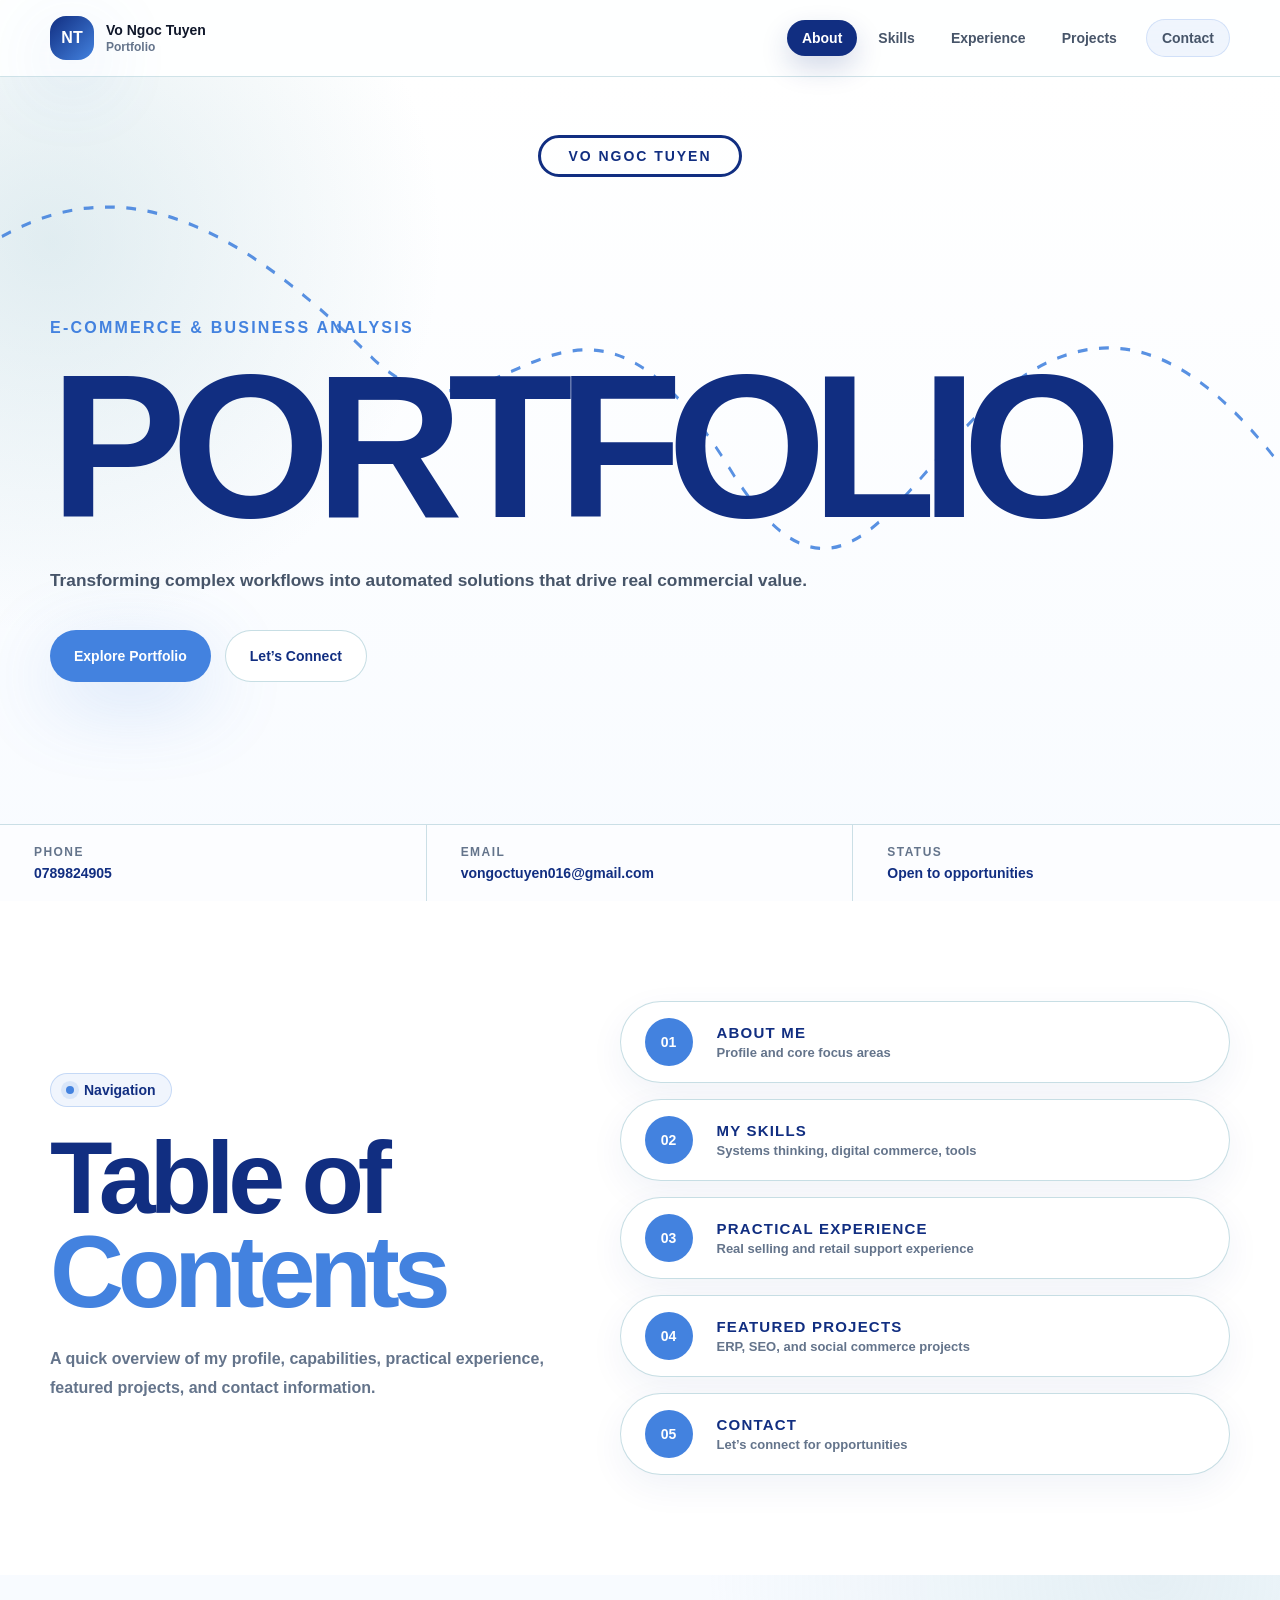
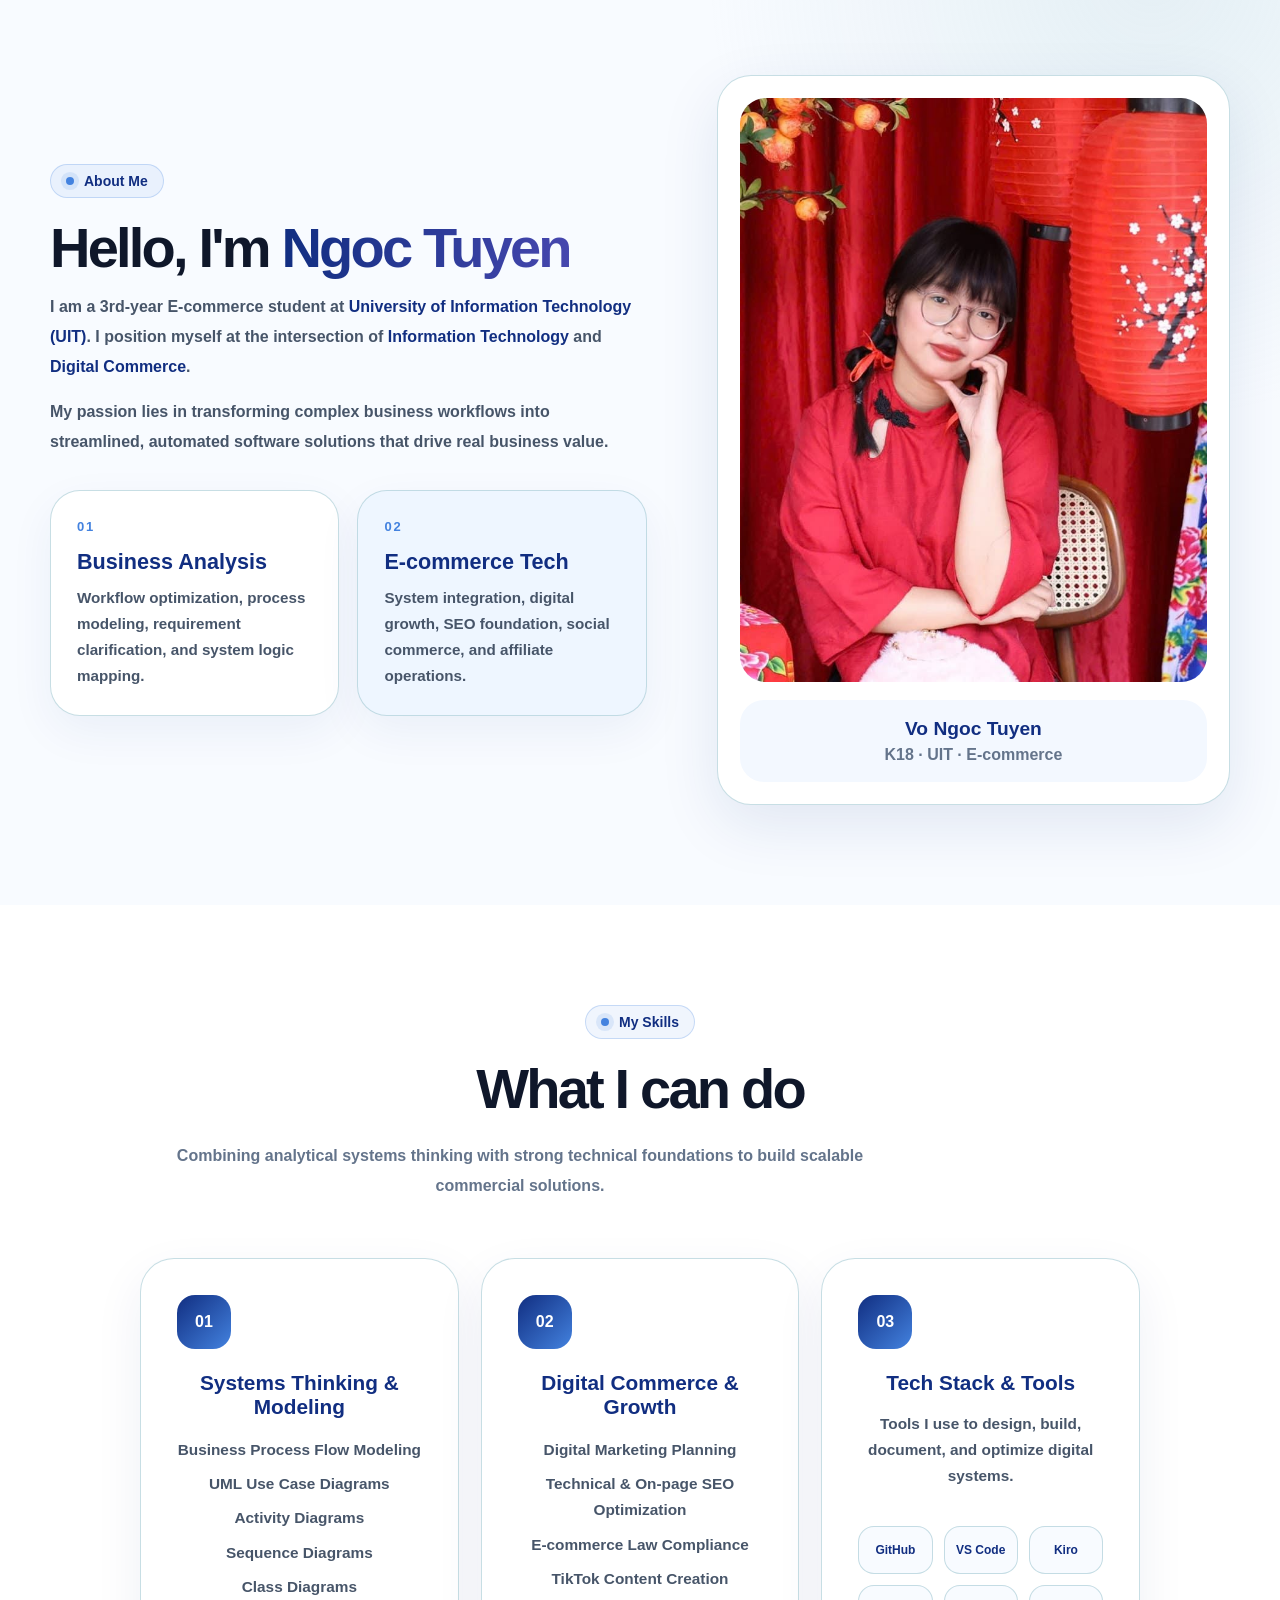
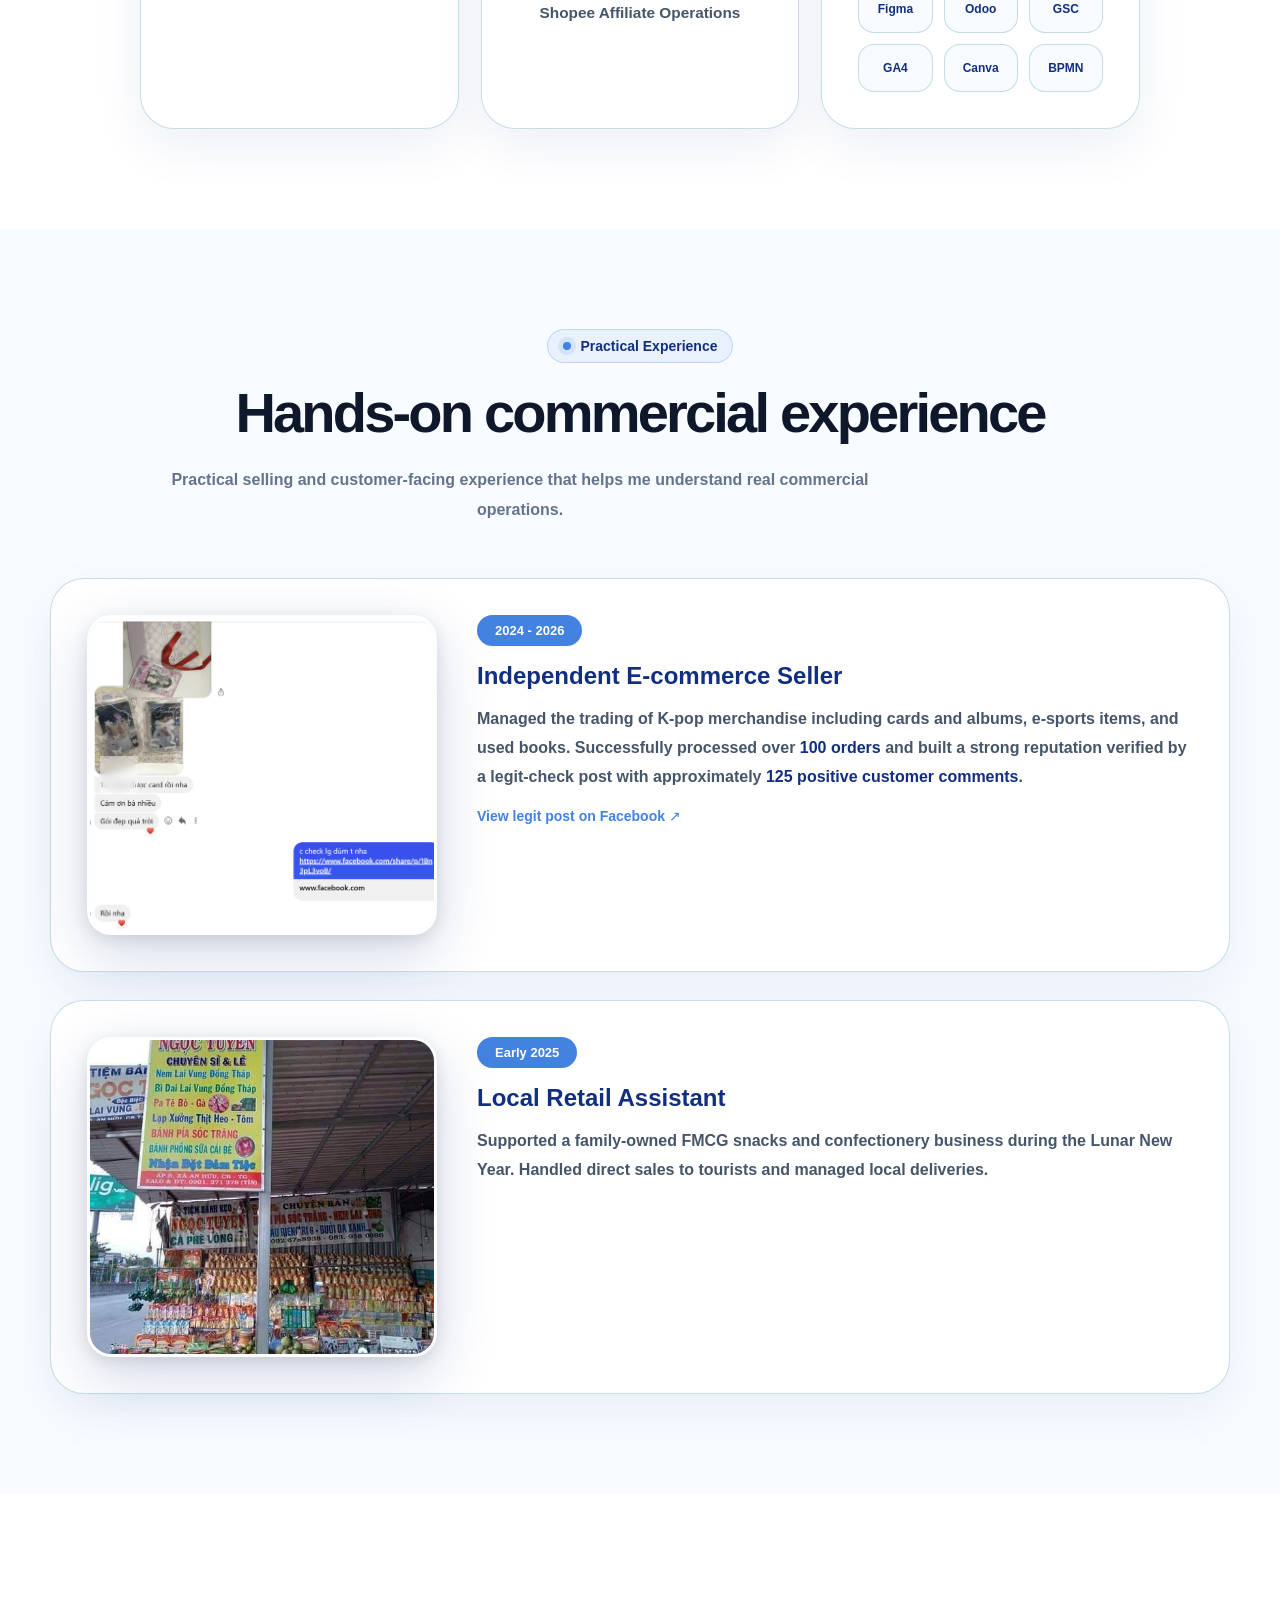
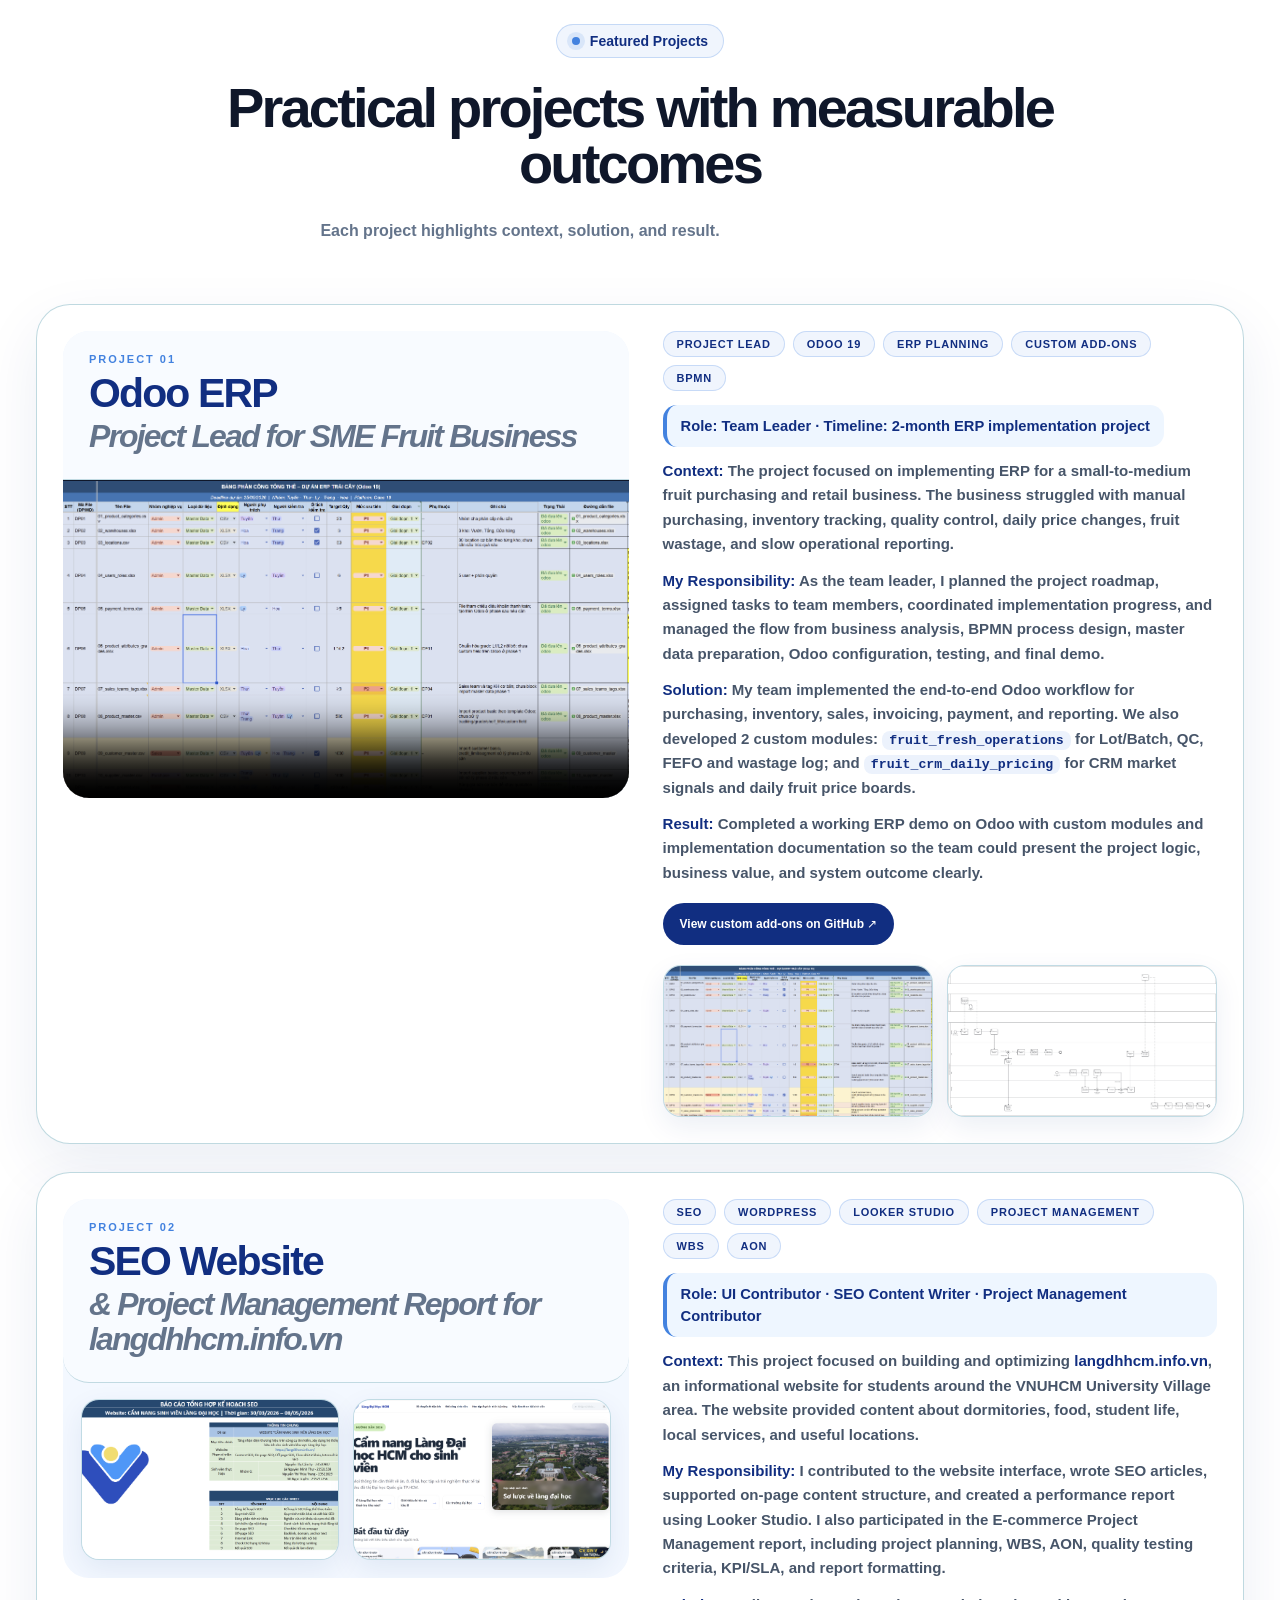
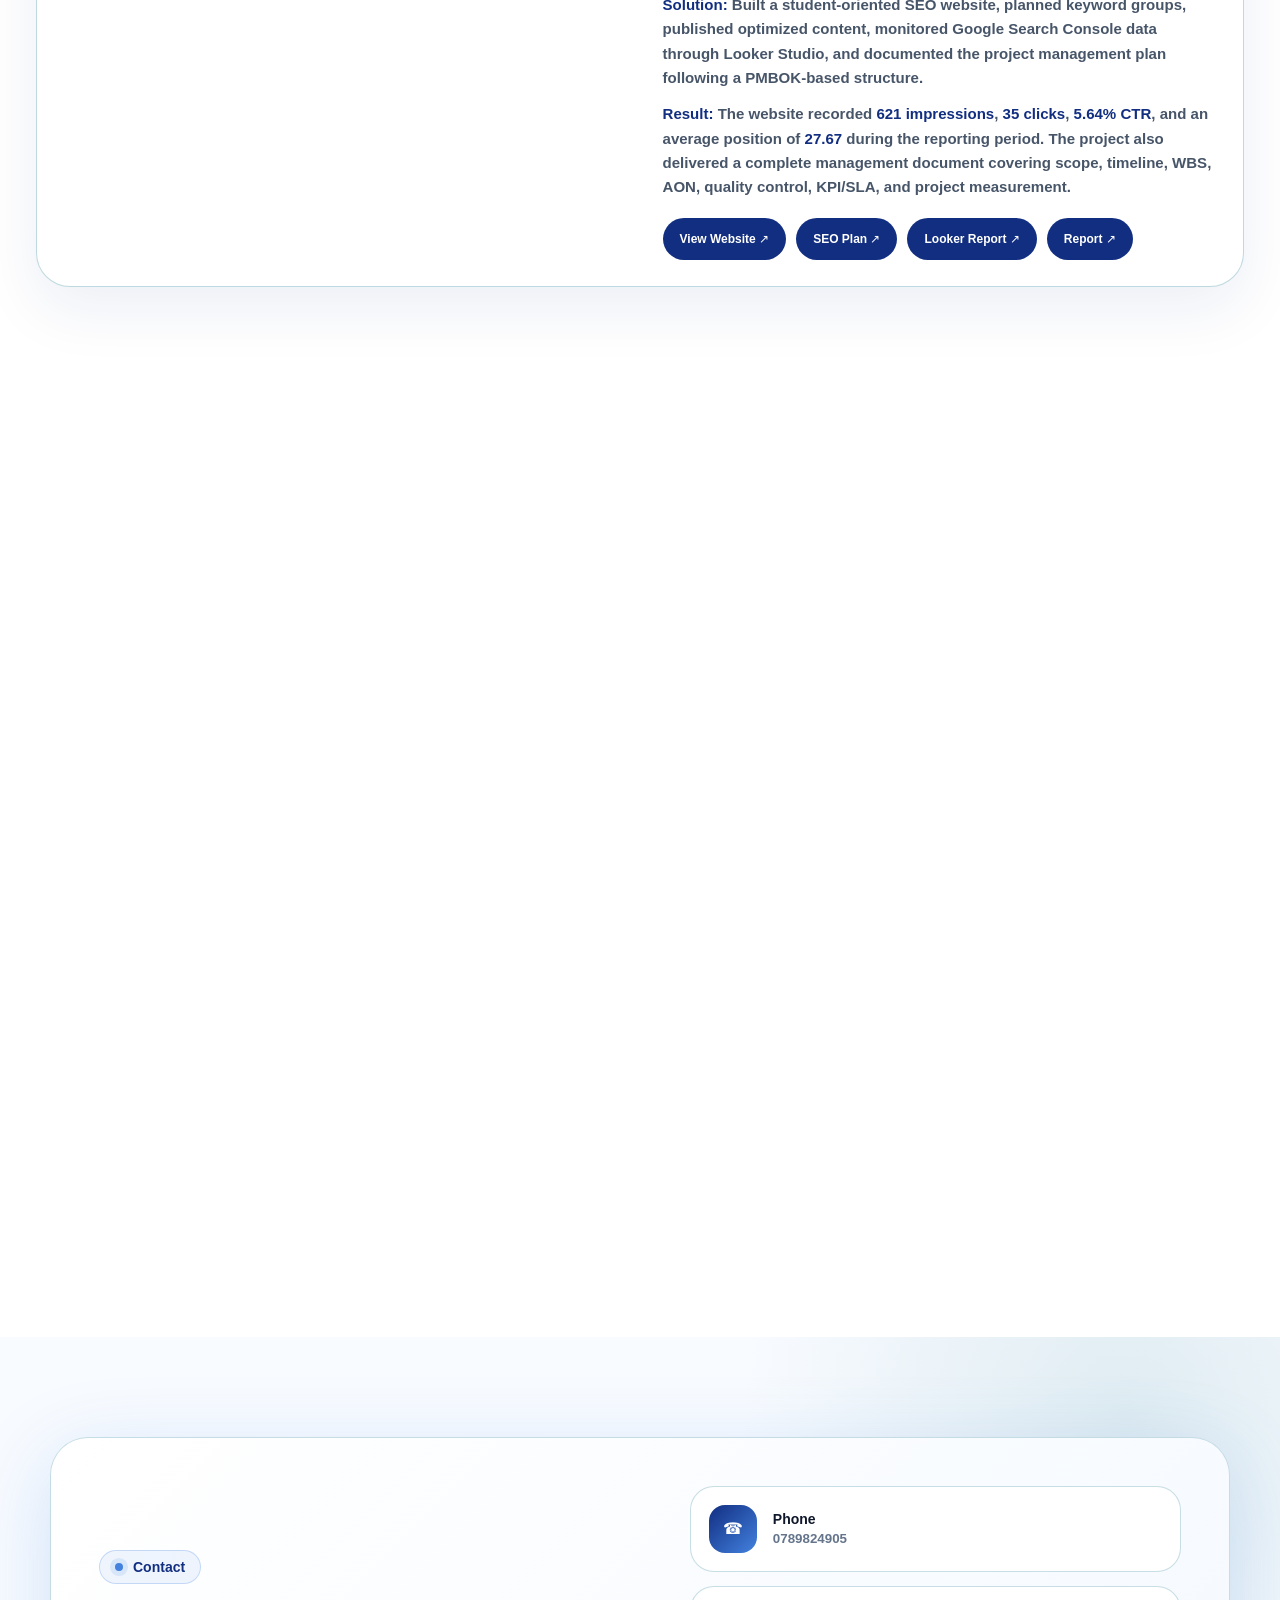
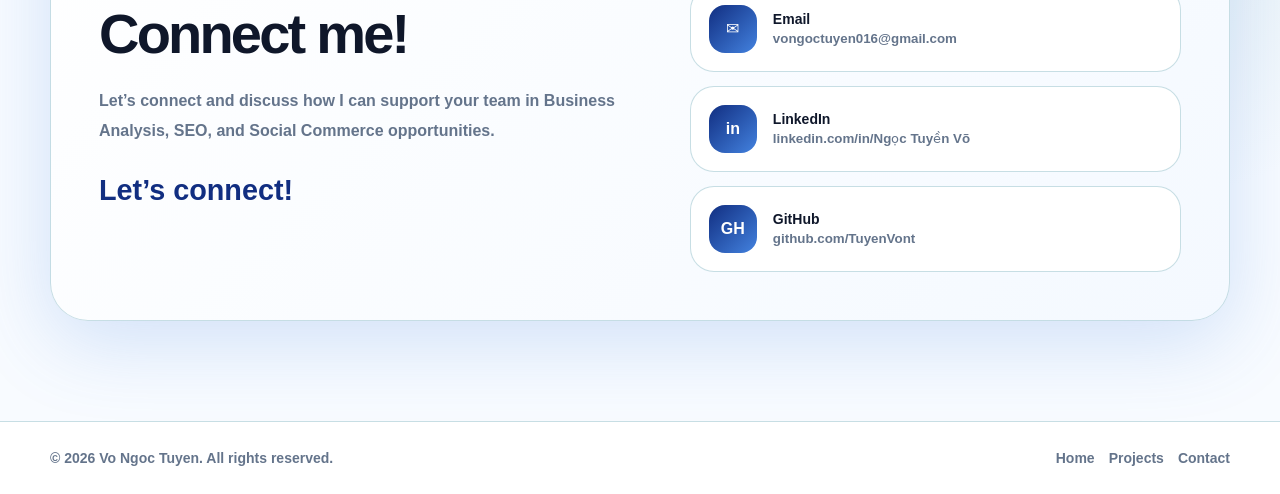
==== index.html @ bb44816f "Rename portfolio.html to index.html" ====
<!DOCTYPE html>
<html lang="en">
<head>
  <meta charset="UTF-8" />
  <meta name="viewport" content="width=device-width, initial-scale=1.0" />

  <title>Vo Ngoc Tuyen | E-COMMERCE & BUSINESS ANALYSIS </title>
  <meta
    name="description"
    content="Personal portfolio of Vo Ngoc Tuyen, focusing on IT Business Analysis, Odoo ERP, BPMN, Web Development, Technical SEO, and Social Commerce."
  />

  <meta
    name="keywords"
    content="Vo Ngoc Tuyen, IT Business Analyst, ERP Developer, Odoo ERP, BPMN, E-commerce Tech Specialist, Technical SEO, Social Commerce, Shopee Affiliate"
  />

  <meta name="author" content="Vo Ngoc Tuyen" />

  <link rel="stylesheet" href="style.css" />

  <script type="application/ld+json">
  {
    "@context": "https://schema.org",
    "@type": "Person",
    "name": "Vo Ngoc Tuyen",
    "jobTitle": "IT Business Analyst / ERP Developer / E-commerce Tech Specialist",
    "alumniOf": "University of Information Technology",
    "knowsAbout": [
      "IT Business Analysis",
      "Odoo ERP",
      "BPMN",
      "Web Development",
      "Technical SEO",
      "Social Commerce",
      "Shopee Affiliate"
    ]
  }
  </script>
</head>

<body>
  <!-- HEADER -->
  <header class="site-header">
    <nav class="navbar" aria-label="Main navigation">
      <a href="#cover" class="brand" aria-label="Back to cover">
        <span class="brand-mark">NT</span>
        <span class="brand-text">
          <strong>Vo Ngoc Tuyen</strong>
          <small>Portfolio</small>
        </span>
      </a>

      <button class="menu-toggle" id="menuToggle" type="button" aria-label="Open menu">
        <span></span>
        <span></span>
        <span></span>
      </button>

      <div class="nav-links" id="navLinks">
        <a href="#about">About</a>
        <a href="#skills">Skills</a>
        <a href="#experience">Experience</a>
        <a href="#projects">Projects</a>
        <a href="#contact" class="nav-cta">Contact</a>
      </div>
    </nav>
  </header>

  <main>
    <!-- COVER -->
    <section id="cover" class="cover-section">
      <svg class="dashed-path" viewBox="0 0 1440 760" preserveAspectRatio="none" aria-hidden="true">
        <path
          d="M -40 170 C 120 70, 260 130, 420 260 C 560 370, 640 120, 820 360 C 980 575, 1040 260, 1240 250 C 1370 245, 1460 390, 1510 430"
        />
      </svg>

      <div class="cover-badge">Vo Ngoc Tuyen</div>

      <div class="cover-content">
        <p class="cover-eyebrow">E-Commerce &amp; Business Analysis</p>

        <h1 class="cover-title">
          <span>PORTFOLIO</span>
        </h1>

        <p class="cover-subtitle">
          Transforming complex workflows into automated solutions that drive real commercial value.
        </p>

        <div class="cover-actions">
          <a href="#toc" class="btn btn-primary">Explore Portfolio</a>
          <a href="#contact" class="btn btn-outline">Let’s Connect</a>
        </div>
      </div>

      <div class="cover-footer">
        <div>
          <span>Phone</span>
          <strong>0789824905</strong>
        </div>

        <div>
          <span>Email</span>
          <strong>vongoctuyen016@gmail.com</strong>
        </div>

        <div>
          <span>Status</span>
          <strong>Open to opportunities</strong>
        </div>
      </div>
    </section>

    <!-- TABLE OF CONTENTS -->
    <section id="toc" class="toc-section section-padding">
      <div class="container toc-grid">
        <div class="reveal">
          <span class="section-label">Navigation</span>

          <h2 class="big-section-title">
            Table of
            <span>Contents</span>
          </h2>

          <p class="section-desc">
            A quick overview of my profile, capabilities, practical experience,
            featured projects, and contact information.
          </p>
        </div>

        <nav class="toc-list reveal" aria-label="Table of contents">
          <a href="#about" class="toc-item">
            <span>01</span>
            <strong>About Me</strong>
            <small>Profile and core focus areas</small>
          </a>

          <a href="#skills" class="toc-item">
            <span>02</span>
            <strong>My Skills</strong>
            <small>Systems thinking, digital commerce, tools</small>
          </a>

          <a href="#experience" class="toc-item">
            <span>03</span>
            <strong>Practical Experience</strong>
            <small>Real selling and retail support experience</small>
          </a>

          <a href="#projects" class="toc-item">
            <span>04</span>
            <strong>Featured Projects</strong>
            <small>ERP, SEO, and social commerce projects</small>
          </a>

          <a href="#contact" class="toc-item">
            <span>05</span>
            <strong>Contact</strong>
            <small>Let’s connect for opportunities</small>
          </a>
        </nav>
      </div>
    </section>

    <!-- ABOUT ME -->
    <section id="about" class="about-section section-padding">
      <div class="container about-grid">
        <div class="about-content reveal">
          <span class="section-label">About Me</span>

          <h2 class="section-title">
            Hello, I'm
            <span class="gradient-text">Ngoc Tuyen</span>
          </h2>

          <p>
            I am a 3rd-year E-commerce student at
            <strong>University of Information Technology (UIT)</strong>.
            I position myself at the intersection of
            <strong>Information Technology</strong> and
            <strong>Digital Commerce</strong>.
          </p>

          <p>
            My passion lies in transforming complex business workflows into streamlined,
            automated software solutions that drive real business value.
          </p>

          <div class="focus-grid">
            <article class="focus-card">
              <span>01</span>
              <h3>Business Analysis</h3>
              <p>Workflow optimization, process modeling, requirement clarification, and system logic mapping.</p>
            </article>

            <article class="focus-card focus-card-blue">
              <span>02</span>
              <h3>E-commerce Tech</h3>
              <p>System integration, digital growth, SEO foundation, social commerce, and affiliate operations.</p>
            </article>
          </div>
        </div>

        <aside class="profile-card reveal">
          <div class="profile-photo">
            <img
              src="source/avt.jpg"
              alt="Portrait of Vo Ngoc Tuyen"
              onerror="this.style.display='none'; this.nextElementSibling.style.display='flex';"
            />

            <div class="profile-placeholder">
              <strong>NT</strong>
              <span>Add avt.jpg in the same folder</span>
            </div>
          </div>

          <div class="profile-info">
            <h3>Vo Ngoc Tuyen</h3>
            <p>K18 · UIT · E-commerce</p>
          </div>
        </aside>
      </div>
    </section>

    <!-- SKILLS -->
    <section id="skills" class="skills-section section-padding">
      <div class="container">
        <div class="section-head reveal">
          <span class="section-label">My Skills</span>

          <h2 class="section-title">
            What I can do 
          </h2>
          <p class="section-desc">
            Combining analytical systems thinking with strong technical foundations to build scalable commercial solutions.
          </p>

          <div class="skills-grid">
            <article class="skill-card reveal">
              <div class="skill-icon">01</div>
              <h3>Systems Thinking & Modeling</h3>
              <ul>
                <li>Business Process Flow Modeling</li>
                <li>UML Use Case Diagrams</li>
                <li>Activity Diagrams</li>
                <li>Sequence Diagrams</li>
                <li>Class Diagrams</li>
              </ul>
            </article>

            <article class="skill-card reveal">
              <div class="skill-icon">02</div>
              <h3>Digital Commerce & Growth</h3>
              <ul>
                <li>Digital Marketing Planning</li>
                <li>Technical & On-page SEO Optimization</li>
                <li>E-commerce Law Compliance</li>
                <li>TikTok Content Creation</li>
                <li>Shopee Affiliate Operations</li>
              </ul>
            </article>

            <article class="skill-card reveal">
              <div class="skill-icon">03</div>
              <h3>Tech Stack & Tools</h3>
              <p>
                Tools I use to design, build, document, and optimize digital systems.
              </p>
              <div class="tool-grid">
                <span>GitHub</span>
                <span>VS Code</span>
                <span>Kiro</span>
                <span>Figma</span>
                <span>Odoo</span>
                <span>GSC</span>
                <span>GA4</span>
                <span>Canva</span>
                <span>BPMN</span>
              </div>
            </article>
          </div>
        </div>
      </div>
    </section>

    <!-- EXPERIENCE -->
    <section id="experience" class="experience-section section-padding">
      <div class="container">
        <div class="section-head reveal">
          <span class="section-label">Practical Experience</span>
          <h2 class="section-title">Hands-on commercial experience</h2>
          <p class="section-desc">
            Practical selling and customer-facing experience that helps me understand real commercial operations.
          </p>
        </div>

        <div class="exp-list">
          <!-- MỤC 1: BÁN HÀNG E-COMMERCE -->
          <article class="exp-item reveal">
            <div class="exp-slider" id="slider-1">
              <div class="exp-slides">
                <div class="exp-slide"><img src="source/minhchung-1.png" alt="Minh chứng 1" /></div>
                <div class="exp-slide"><img src="source/minhchung-2.png" alt="Minh chứng 2" /></div>
                <div class="exp-slide"><img src="source/minhchung-3.pngs" alt="Minh chứng 3" /></div>
              </div>
              <button class="exp-btn exp-prev" aria-label="Ảnh trước">&#8592;</button>
              <button class="exp-btn exp-next" aria-label="Ảnh tiếp">&#8594;</button>
              <div class="exp-dots-bar"><div class="exp-dots"></div></div>
            </div>

            <div class="exp-content">
              <div class="exp-year">2024 - 2026</div>
              <h3>Independent E-commerce Seller</h3>
              <p>
                Managed the trading of K-pop merchandise including cards and albums,
                e-sports items, and used books. Successfully processed over
                <strong>100 orders</strong> and built a strong reputation verified by a
                legit-check post with approximately <strong>125 positive customer comments</strong>.
              </p>
              <a href="https://www.facebook.com/share/p/18nKyvQHNx/" target="_blank" rel="noopener noreferrer" class="exp-link">
                View legit post on Facebook ↗
              </a>
            </div>
          </article>

          <!-- MỤC 2: BÁN HÀNG TẾT GIA ĐÌNH -->
          <article class="exp-item reveal">
            <div class="exp-slider" id="slider-2">
              <div class="exp-slides">
                <div class="exp-slide"><img src="source/tiembanhkeo.jpg" alt="Hỗ trợ kinh doanh gia đình dịp Tết" /></div>
              </div>
              <button class="exp-btn exp-prev" aria-label="Ảnh trước">&#8592;</button>
              <button class="exp-btn exp-next" aria-label="Ảnh tiếp">&#8594;</button>
              <div class="exp-dots-bar"><div class="exp-dots"></div></div>
            </div>

            <div class="exp-content">
              <div class="exp-year">Early 2025</div>
              <h3>Local Retail Assistant</h3>
              <p>
                Supported a family-owned FMCG snacks and confectionery business during
                the Lunar New Year. Handled direct sales to tourists and managed local deliveries.
              </p>
            </div>
          </article>
        </div>
      </div>
    </section>

    <!-- PROJECTS -->
    <section id="projects" class="projects-section section-padding">
      <div class="container">
        <div class="section-head reveal">
          <span class="section-label">Featured Projects</span>
          <h2 class="section-title">
            Practical projects with measurable outcomes
          </h2>
          <p class="section-desc">
            Each project highlights context, solution, and result.
          </p>
        </div>

        <div class="projects-grid">
          <!-- PROJECT 1: ODOO ERP PROJECT LEAD -->
          <article class="project-card-featured project-odoo-clean reveal">
            <div class="pf-body">
              <div class="pf-left">
                <div class="pf-main-video">
                  <video class="pf-video" controls preload="metadata" poster="source/P1-kehoach.png">
                    <source src="source/P1-Demo_Module_ Fruit_daily_pricing.mp4" type="video/mp4" />
                    Your browser does not support the video tag.
                  </video>
                </div>

                <div class="pf-title-block">
                  <p class="pf-label">Project 01</p>
                  <h2 class="pf-big-title">
                    Odoo ERP <br />
                    <em>Project Lead for SME Fruit Business</em>
                  </h2>
                </div>
              </div>

              <div class="pf-right">
                <div class="pf-tags">
                  <span>Project Lead</span>
                  <span>Odoo 19</span>
                  <span>ERP Planning</span>
                  <span>Custom Add-ons</span>
                  <span>BPMN</span>
                </div>

                <p class="pf-role">
                  <strong>Role:</strong> Team Leader · <strong>Timeline:</strong> 2-month ERP implementation project
                </p>

                <p class="pf-text">
                  <strong>Context:</strong> The project focused on implementing ERP for a small-to-medium fruit purchasing and retail business. The business struggled with manual purchasing, inventory tracking, quality control, daily price changes, fruit wastage, and slow operational reporting.
                </p>

                <p class="pf-text">
                  <strong>My Responsibility:</strong> As the team leader, I planned the project roadmap, assigned tasks to team members, coordinated implementation progress, and managed the flow from business analysis, BPMN process design, master data preparation, Odoo configuration, testing, and final demo.
                </p>

                <p class="pf-text">
                  <strong>Solution:</strong> My team implemented the end-to-end Odoo workflow for purchasing, inventory, sales, invoicing, payment, and reporting. We also developed 2 custom modules: <code>fruit_fresh_operations</code> for Lot/Batch, QC, FEFO and wastage log; and <code>fruit_crm_daily_pricing</code> for CRM market signals and daily fruit price boards.
                </p>

                <p class="pf-text">
                  <strong>Result:</strong> Completed a working ERP demo on Odoo with custom modules and implementation documentation so the team could present the project logic, business value, and system outcome clearly.
                </p>

                <div class="pf-links">
                  <a class="pf-link" href="https://github.com/TuyenVont/odoo-fruit-erp-custom-addons" target="_blank" rel="noopener noreferrer">
                    View custom add-ons on GitHub ↗
                  </a>
                </div>

                <div class="pf-thumb-row">
                  <div class="pf-thumb">
                    <img src="source/P1-kehoach.png" alt="ERP implementation plan" />
                  </div>
                  <div class="pf-thumb">
                    <img src="source/P1-bpmn.png" alt="BPMN process diagram" />
                  </div>
                </div>
              </div>
            </div>
          </article>

          <!-- PROJECT 2: SEO WEBSITE + LOOKER + PROJECT MANAGEMENT -->
          <article class="project-card-featured project-seo-featured reveal">
            <div class="p2-body">
              <div class="p2-left">
                <div class="p2-hero">
                  <p class="p2-label">Project 02</p>

                  <h2 class="p2-big-title">
                    SEO Website <br />
                    <em>& Project Management Report for langdhhcm.info.vn</em>
                  </h2>

                  <p class="p2-subtitle">
                    SEO Content · Looker Studio · PMBOK · WBS · AON
                  </p>
                </div>

                <div class="p2-thumb-row">
                  <div class="p2-thumb">
                    <img src="source/P2-kehoachseo.png" alt="SEO planning sheet" />
                  </div>

                  <div class="p2-thumb">
                    <img src="source/P2-website.png" alt="Langdhhcm website screenshot" />
                  </div>
                </div>
              </div>

              <div class="p2-right">
                <div class="p2-tags">
                  <span>SEO</span>
                  <span>WordPress</span>
                  <span>Looker Studio</span>
                  <span>Project Management</span>
                  <span>WBS</span>
                  <span>AON</span>
                </div>

                <p class="p2-role">
                  <strong>Role:</strong> UI Contributor · SEO Content Writer · Project Management Contributor
                </p>

                <p class="p2-text">
                  <strong>Context:</strong> This project focused on building and optimizing
                  <strong>langdhhcm.info.vn</strong>, an informational website for students around
                  the VNUHCM University Village area. The website provided content about dormitories,
                  food, student life, local services, and useful locations.
                </p>

                <p class="p2-text">
                  <strong>My Responsibility:</strong> I contributed to the website interface,
                  wrote SEO articles, supported on-page content structure, and created a performance
                  report using Looker Studio. I also participated in the E-commerce Project
                  Management report, including project planning, WBS, AON, quality testing criteria,
                  KPI/SLA, and report formatting.
                </p>

                <p class="p2-text">
                  <strong>Solution:</strong> Built a student-oriented SEO website, planned keyword
                  groups, published optimized content, monitored Google Search Console data through
                  Looker Studio, and documented the project management plan following a PMBOK-based
                  structure.
                </p>

                <p class="p2-text">
                  <strong>Result:</strong> The website recorded <strong>621 impressions</strong>,
                  <strong>35 clicks</strong>, <strong>5.64% CTR</strong>, and an average position of
                  <strong>27.67</strong> during the reporting period. The project also delivered a
                  complete management document covering scope, timeline, WBS, AON, quality control,
                  KPI/SLA, and project measurement.
                </p>

                <div class="p2-links">
                  <a href="https://langdhhcm.info.vn/" target="_blank" rel="noopener noreferrer">
                    View Website ↗
                  </a>

                  <a href="https://docs.google.com/spreadsheets/d/1eZAaO2HHNoJxXO7-TGcFcY1BjYQUBFmZ/edit?gid=382024859#gid=382024859" target="_blank" rel="noopener noreferrer">
                    SEO Plan ↗
                  </a>

                  <a href="https://datastudio.google.com/reporting/03ea6a87-8125-459d-b703-d29e6d4ed5d1" target="_blank" rel="noopener noreferrer">
                    Looker Report ↗
                  </a>

                  <a href="https://drive.google.com/drive/folders/1Ay1f6LR3LNP8KtMMh843ss9gVXvaf22v?usp=drive_link" target="_blank" rel="noopener noreferrer">
                    Report ↗
                  </a>
                </div>
              </div>
            </div>
          </article>

          <!-- PROJECT 3: HERBAL TEA SOCIAL COMMERCE -->
          <article class="project-card-featured project-herbal-featured reveal">
            <div class="p3-body">
              <div class="p3-left">
                <div class="p3-hero">
                  <p class="p3-label">Project 03</p>

                  <h2 class="p3-big-title">
                    Herbal Tea <br />
                    <em>Social Commerce for Cỏ Nhà</em>
                  </h2>

                  <p class="p3-subtitle">
                    Facebook Page · TikTok Content · Organic Sales · Short-form Video
                  </p>
                </div>

                <div class="p3-media">
  <div class="p3-video-wrap">
    <video class="p3-video" controls preload="metadata" playsinline>
      <source src="source/P3-video%20.mp4" type="video/mp4" />
      Your browser does not support the video tag.
    </video>
  </div>
</div>
                <div class="p3-stat-row">
                  <div class="p3-stat"><strong>29</strong><span>Orders</span></div>
                  <div class="p3-stat"><strong>1M+</strong><span>VND revenue</span></div>
                  <div class="p3-stat"><strong>1.4K+</strong><span>TikTok main</span></div>
                  <div class="p3-stat"><strong>360+</strong><span>TikTok diary</span></div>
                </div>
              </div>

              <div class="p3-right">
                <div class="p3-tags">
                  <span>Social Commerce</span>
                  <span>Facebook</span>
                  <span>TikTok</span>
                  <span>Content Marketing</span>
                  <span>Organic Sales</span>
                </div>

                <p class="p3-role">
                  <strong>Role:</strong> Founder-style Project Builder · Content Creator · Sales Operator
                </p>

                <div class="p3-img-row">
                  <div class="p3-thumb">
                    <img src="source/P3-facebook.png" alt="Cỏ Nhà Facebook page" />
                  </div>
                  <div class="p3-thumb">
                    <img src="source/P3-solieu.png" alt="Facebook page performance dashboard" />
                  </div>
                </div>

                <p class="p3-text">
                  <strong>Context:</strong> This project was built for a self-created herbal tea brand named
                  <strong>Cỏ Nhà - Trà Thảo Mộc</strong>. The goal was to test a small social-commerce model
                  by combining Facebook presence, TikTok short-form content, and direct customer conversion.
                </p>

                <p class="p3-text">
                  <strong>My Responsibility:</strong> I built the online selling presence, prepared content ideas,
                  managed product communication, posted short-form videos, tracked basic page performance,
                  handled customer interest, and supported the sales process from content exposure to order conversion.
                </p>

                <p class="p3-text">
                  <strong>Solution:</strong> Developed a Facebook page and two TikTok channels for the herbal tea
                  product, using organic short-form video content to communicate product benefits, lifestyle use cases,
                  and brand trust. The project focused on organic reach rather than paid traffic.
                </p>

                <p class="p3-text">
                  <strong>Result:</strong> Generated <strong>29 orders</strong> and more than
                  <strong>1,000,000 VND</strong> in revenue. The main TikTok channel reached around
                  <strong>1.4K+ followers</strong>, while the diary channel reached around
                  <strong>360+ followers</strong>.
                </p>

                <div class="p3-links">
                  <a href="https://www.facebook.com/profile.php?id=61589431513453" target="_blank" rel="noopener noreferrer">
                    Facebook Page ↗
                  </a>

                  <a href="https://www.tiktok.com/@conha_trathaomoc" target="_blank" rel="noopener noreferrer">
                    TikTok Main ↗
                  </a>

                  <a href="https://www.tiktok.com/@conhatrathaomoc.diary" target="_blank" rel="noopener noreferrer">
                    TikTok Diary ↗
                  </a>
                </div>
                </p>
              </div>
            </div>
          </article>
        </div>
      </div>
    </section>

    <!-- CONTACT -->
    <section id="contact" class="contact-section section-padding">
      <div class="container">
        <div class="contact-box reveal">
          <div>
            <span class="section-label">Contact</span>

         <h2 class="section-title">
  Connect me!
</h2>

<p class="section-desc">
  Let’s connect and discuss how I can support your team in Business Analysis, SEO, and Social Commerce opportunities.
</p>

<h3>Let’s connect!</h3>
          </div>

          <div class="contact-list">
            <a href="tel:+84000000000" class="contact-item">
              <span>☎</span>
              <div>
                <strong>Phone</strong>
                <small>0789824905</small>
              </div>
            </a>

            <a href="mailto:vongoctuyen016@gmail.com" class="contact-item">
              <span>✉</span>
              <div>
                <strong>Email</strong>
                <small>vongoctuyen016@gmail.com</small>
              </div>
            </a>

            <a href="https://www.linkedin.com/in/ng%E1%BB%8Dc-tuy%E1%BB%81n-v%C3%B5-760185418?utm_source=share_via&utm_content=profile&utm_medium=member_ios" target="_blank" rel="noopener noreferrer" class="contact-item">
              <span>in</span>
              <div>
                <strong>LinkedIn</strong>
                <small>linkedin.com/in/Ngọc Tuyền Võ</small>
              </div>
            </a>

            <a href="https://github.com/TuyenVont" target="_blank" rel="noopener noreferrer" class="contact-item">
              <span>GH</span>
              <div>
                <strong>GitHub</strong>
                <small>github.com/TuyenVont</small>
              </div>
            </a>
          </div>
        </div>
      </div>
    </section>
  </main>

  <!-- FOOTER -->
  <footer class="site-footer">
    <div class="container footer-inner">
      <p>© <span id="year"></span> Vo Ngoc Tuyen. All rights reserved.</p>

      <div>
        <a href="#cover">Home</a>
        <a href="#projects">Projects</a>
        <a href="#contact">Contact</a>
      </div>
    </div>
  </footer>

  <script>
    const menuToggle = document.getElementById("menuToggle");
    const navLinks = document.getElementById("navLinks");
    const year = document.getElementById("year");

    if (year) {
      year.textContent = new Date().getFullYear();
    }

    if (menuToggle && navLinks) {
      menuToggle.addEventListener("click", () => {
        navLinks.classList.toggle("is-open");
        menuToggle.classList.toggle("is-open");
      });
    }

    document.querySelectorAll(".nav-links a").forEach((link) => {
      link.addEventListener("click", () => {
        navLinks.classList.remove("is-open");
        menuToggle.classList.remove("is-open");
      });
    });

    const revealElements = document.querySelectorAll(".reveal");

    const revealObserver = new IntersectionObserver(
      (entries) => {
        entries.forEach((entry) => {
          if (entry.isIntersecting) {
            entry.target.classList.add("is-visible");
            revealObserver.unobserve(entry.target);
          }
        });
      },
      { threshold: 0.12 }
    );

    revealElements.forEach((element) => revealObserver.observe(element));

    const navItems = Array.from(document.querySelectorAll(".nav-links a[href^='#']"));
    const trackedSections = navItems
      .map((item) => document.querySelector(item.getAttribute("href")))
      .filter(Boolean);

    function setActiveNav(id) {
      navItems.forEach((item) => {
        const isActive = item.getAttribute("href") === "#" + id;
        item.classList.toggle("is-active", isActive);
      });
    }

    function updateActiveNav() {
      const header = document.querySelector(".site-header");
      const headerOffset = header ? header.offsetHeight + 24 : 100;
      const probeLine = window.scrollY + headerOffset + 80;
      let currentId = trackedSections.length ? trackedSections[0].id : "";

      trackedSections.forEach((section) => {
        if (section.offsetTop <= probeLine) {
          currentId = section.id;
        }
      });

      const nearBottom = window.innerHeight + window.scrollY >= document.documentElement.scrollHeight - 8;
      if (nearBottom && document.querySelector("#contact")) {
        currentId = "contact";
      }

      setActiveNav(currentId);
    }

    updateActiveNav();
    window.addEventListener("scroll", updateActiveNav, { passive: true });
    window.addEventListener("resize", updateActiveNav);
    window.addEventListener("load", updateActiveNav);

    document.querySelectorAll(".exp-slider").forEach((slider) => {
      const slides = slider.querySelector(".exp-slides");
      const dotsContainer = slider.querySelector(".exp-dots");
      const total = slider.querySelectorAll(".exp-slide").length;
      let current = 0;

      for (let i = 0; i < total; i++) {
        const dot = document.createElement("button");
        dot.className = "exp-dot" + (i === 0 ? " active" : "");
        dot.setAttribute("aria-label", "Ảnh " + (i + 1));
        dot.addEventListener("click", () => goTo(i));
        dotsContainer.appendChild(dot);
      }

      function goTo(index) {
        current = (index + total) % total;
        slides.style.transform = `translateX(-${current * 100}%)`;

        dotsContainer.querySelectorAll(".exp-dot").forEach((d, i) => {
          d.classList.toggle("active", i === current);
        });

        slider.querySelectorAll("video").forEach(v => v.pause());

        const activeSlide = slider.querySelectorAll(".exp-slide")[current];
        const activeVideo = activeSlide.querySelector("video");

        if (activeVideo) {
          activeVideo.play();
        }
      }

      const prevButton = slider.querySelector(".exp-prev");
      const nextButton = slider.querySelector(".exp-next");
      const dotsBar = slider.querySelector(".exp-dots-bar");

      if (prevButton && nextButton) {
        prevButton.addEventListener("click", () => goTo(current - 1));
        nextButton.addEventListener("click", () => goTo(current + 1));
      }

      if (total <= 1) {
        if (prevButton) prevButton.style.display = "none";
        if (nextButton) nextButton.style.display = "none";
        if (dotsBar) dotsBar.style.display = "none";
      }
    });
  </script>
</body>
</html>
---- style.css ----
:root {
  --navy: #112e81;
  --indigo: #4647ae;
  --blue: #4382df;
  --soft: #aaccd6;
  --white: #ffffff;
  --bg: #f8fbff;
  --text: #0f172a;
  --muted: #64748b;
  --border: rgba(170, 204, 214, 0.65);
  --shadow: 0 20px 60px rgba(17, 46, 129, 0.1);
  --glow: 0 20px 80px rgba(67, 130, 223, 0.22);
}

* {
  box-sizing: border-box;
}

html {
  scroll-behavior: smooth;
}

body {
  margin: 0;
  font-family: Arial, Helvetica, sans-serif;
  color: var(--text);
  background: var(--bg);
  text-rendering: optimizeLegibility;
  -webkit-font-smoothing: antialiased;
}

a {
  color: inherit;
  text-decoration: none;
}

img,
svg,
video {
  display: block;
}

.container {
  width: min(1180px, calc(100% - 40px));
  margin-inline: auto;
}

.section-padding {
  padding: 100px 0;
}

.section-label {
  display: inline-flex;
  align-items: center;
  gap: 10px;
  width: fit-content;
  padding: 8px 15px;
  border: 1px solid rgba(67, 130, 223, 0.25);
  border-radius: 999px;
  background: rgba(67, 130, 223, 0.08);
  color: var(--navy);
  font-size: 14px;
  font-weight: 900;
}

.section-label::before {
  content: "";
  width: 8px;
  height: 8px;
  border-radius: 999px;
  background: var(--blue);
  box-shadow: 0 0 0 5px rgba(67, 130, 223, 0.13);
}

.section-title {
  margin: 22px 0 0;
  color: var(--text);
  font-size: clamp(2.2rem, 5vw, 3.5rem);
  line-height: 1;
  letter-spacing: -0.05em;
  font-weight: 950;
}

.big-section-title {
  margin: 24px 0 0;
  color: var(--navy);
  font-size: clamp(3.2rem, 8vw, 7.8rem);
  line-height: 0.92;
  letter-spacing: -0.06em;
  font-weight: 950;
}

.big-section-title span {
  color: var(--blue);
}

.section-desc {
  max-width: 760px;
  margin: 24px 0 0;
  color: var(--muted);
  font-size: 1rem;
  line-height: 1.85;
  font-weight: 600;
}

.gradient-text {
  background: linear-gradient(90deg, var(--navy), var(--indigo), var(--blue), var(--navy));
  background-size: 300% 300%;
  -webkit-background-clip: text;
  background-clip: text;
  color: transparent;
  animation: gradientMove 5s ease infinite;
}

@keyframes gradientMove {
  0% {
    background-position: 0% 50%;
  }

  50% {
    background-position: 100% 50%;
  }

  100% {
    background-position: 0% 50%;
  }
}

/* HEADER */
.site-header {
  position: sticky;
  top: 0;
  z-index: 100;
  background: rgba(255, 255, 255, 0.86);
  border-bottom: 1px solid rgba(170, 204, 214, 0.55);
  backdrop-filter: blur(18px);
  -webkit-backdrop-filter: blur(18px);
}

.navbar {
  width: min(1180px, calc(100% - 40px));
  height: 76px;
  margin-inline: auto;
  display: flex;
  align-items: center;
  justify-content: space-between;
}

.brand {
  display: inline-flex;
  align-items: center;
  gap: 12px;
}

.brand-mark {
  width: 44px;
  height: 44px;
  display: grid;
  place-items: center;
  border-radius: 16px;
  color: var(--white);
  background: linear-gradient(135deg, var(--navy), var(--blue));
  box-shadow: var(--glow);
  font-weight: 950;
}

.brand-text strong,
.brand-text small {
  display: block;
}

.brand-text strong {
  color: var(--text);
  font-size: 14px;
  font-weight: 950;
}

.brand-text small {
  color: var(--muted);
  margin-top: 2px;
  font-size: 12px;
  font-weight: 700;
}

.nav-links {
  display: flex;
  align-items: center;
  gap: 6px;
}

.nav-links a {
  padding: 10px 15px;
  border-radius: 999px;
  color: #475569;
  font-size: 14px;
  font-weight: 900;
  transition: 0.25s ease;
}

.nav-links a:hover {
  color: var(--blue);
  background: rgba(67, 130, 223, 0.08);
}

.nav-links a.is-active {
  color: var(--white);
  background: var(--blue);
  box-shadow: 0 10px 28px rgba(67, 130, 223, 0.24);
}

.nav-links .nav-cta.is-active {
  color: var(--white);
  background: var(--blue);
}

.nav-links .nav-cta {
  margin-left: 8px;
  color: var(--white);
  background: var(--navy);
  box-shadow: var(--shadow);
}

.nav-links .nav-cta:hover {
  color: var(--white);
  background: var(--blue);
  transform: translateY(-2px);
}

.menu-toggle {
  display: none;
  width: 44px;
  height: 44px;
  border: 1px solid var(--border);
  border-radius: 14px;
  background: var(--white);
  cursor: pointer;
}

.menu-toggle span {
  display: block;
  width: 18px;
  height: 2px;
  margin: 4px auto;
  background: var(--navy);
  transition: 0.25s ease;
}

/* COVER */
.cover-section {
  min-height: calc(100vh - 76px);
  position: relative;
  display: flex;
  flex-direction: column;
  overflow: hidden;
  background:
    radial-gradient(circle at 4% 20%, rgba(170, 204, 214, 0.35), transparent 28%),
    linear-gradient(180deg, #ffffff 0%, #f8fbff 100%);
}

.dashed-path {
  position: absolute;
  inset: 0;
  width: 100%;
  height: 100%;
  pointer-events: none;
}

.dashed-path path {
  fill: none;
  stroke: var(--blue);
  stroke-width: 3;
  stroke-dasharray: 11 13;
  opacity: 0.88;
}

.cover-badge {
  position: relative;
  z-index: 2;
  margin: 58px auto 0;
  display: inline-flex;
  padding: 10px 28px;
  border: 3px solid var(--navy);
  border-radius: 999px;
  color: var(--navy);
  background: rgba(255, 255, 255, 0.74);
  font-size: 14px;
  font-weight: 950;
  letter-spacing: 0.14em;
  text-transform: uppercase;
}

.cover-content {
  position: relative;
  z-index: 2;
  flex: 1;
  width: min(1180px, calc(100% - 40px));
  margin-inline: auto;
  display: flex;
  flex-direction: column;
  justify-content: center;
}

.cover-eyebrow {
  margin: 0 0 26px;
  color: var(--blue);
  font-weight: 950;
  letter-spacing: 0.14em;
  text-transform: uppercase;
}

.cover-title {
  margin: 0;
  color: var(--navy);
  font-size: clamp(4.5rem, 16vw, 13.6rem);
  line-height: 0.82;
  letter-spacing: -0.075em;
  font-weight: 950;
  animation: titleFloat 4s ease-in-out infinite;
}

.cover-title span {
  display: inline-block;
}

@keyframes titleFloat {
  0%,
  100% {
    transform: translateY(0);
    text-shadow: 0 18px 45px rgba(67, 130, 223, 0.1);
  }

  50% {
    transform: translateY(-8px);
    text-shadow: 0 30px 80px rgba(67, 130, 223, 0.24);
  }
}

.cover-subtitle {
  max-width: 760px;
  margin: 34px 0 0;
  color: #475569;
  font-size: 1.08rem;
  line-height: 1.8;
  font-weight: 700;
}

.cover-actions {
  display: flex;
  flex-wrap: wrap;
  gap: 14px;
  margin-top: 34px;
}

.btn {
  display: inline-flex;
  align-items: center;
  justify-content: center;
  min-height: 52px;
  padding: 0 24px;
  border-radius: 999px;
  font-size: 14px;
  font-weight: 950;
  transition: 0.28s ease;
}

.btn:hover {
  transform: translateY(-4px);
}

.btn-primary {
  color: var(--white);
  background: var(--blue);
  box-shadow: var(--glow);
}

.btn-primary:hover {
  background: var(--navy);
}

.btn-outline {
  color: var(--navy);
  background: var(--white);
  border: 1px solid var(--border);
}

.btn-outline:hover {
  border-color: var(--blue);
  color: var(--blue);
}

.cover-footer {
  position: relative;
  z-index: 2;
  display: grid;
  grid-template-columns: repeat(3, 1fr);
  border-top: 1px solid rgba(170, 204, 214, 0.6);
  background: rgba(255, 255, 255, 0.62);
}

.cover-footer div {
  padding: 20px 34px;
  border-right: 1px solid rgba(170, 204, 214, 0.6);
}

.cover-footer div:last-child {
  border-right: 0;
}

.cover-footer span,
.cover-footer strong {
  display: block;
}

.cover-footer span {
  color: var(--muted);
  font-size: 12px;
  font-weight: 800;
  text-transform: uppercase;
  letter-spacing: 0.12em;
}

.cover-footer strong {
  margin-top: 6px;
  color: var(--navy);
  font-size: 14px;
  font-weight: 950;
}

/* TOC */
.toc-section {
  background: var(--white);
}

.toc-grid {
  display: grid;
  grid-template-columns: 0.9fr 1.1fr;
  gap: 70px;
  align-items: center;
}

.toc-list {
  display: grid;
  gap: 16px;
}

.toc-item {
  display: grid;
  grid-template-columns: 56px 1fr;
  grid-template-rows: auto auto;
  gap: 4px 16px;
  align-items: center;
  padding: 16px 24px;
  border: 1px solid var(--border);
  border-radius: 999px;
  background: #ffffff;
  box-shadow: 0 12px 36px rgba(17, 46, 129, 0.06);
  transition: 0.28s ease;
}

.toc-item:hover {
  transform: translateY(-4px);
  border-color: var(--blue);
  box-shadow: var(--shadow);
}

.toc-item span {
  grid-column: 1;
  grid-row: 1 / 3;
  width: 48px;
  height: 48px;
  display: grid;
  place-items: center;
  border-radius: 50%;
  color: var(--white);
  background: var(--blue);
  font-size: 14px;
  font-weight: 950;
  align-self: center;
}

.toc-item strong,
.toc-item small {
  display: block;
  grid-column: 2;
}

.toc-item strong {
  grid-row: 1;
  color: var(--navy);
  font-size: 15px;
  font-weight: 950;
  text-transform: uppercase;
  letter-spacing: 0.08em;
  align-self: end;
}

.toc-item small {
  grid-row: 2;
  color: var(--muted);
  font-size: 13px;
  font-weight: 700;
  align-self: start;
}

/* ABOUT */
.about-section {
  background:
    radial-gradient(circle at 90% 0%, rgba(170, 204, 214, 0.25), transparent 30%),
    #f8fbff;
}

.about-grid {
  display: grid;
  grid-template-columns: 1fr 0.86fr;
  gap: 70px;
  align-items: center;
}

.about-content p {
  color: #475569;
  font-size: 1rem;
  line-height: 1.85;
  font-weight: 600;
}

.about-content strong {
  color: var(--navy);
}

.focus-grid {
  display: grid;
  grid-template-columns: repeat(2, 1fr);
  gap: 18px;
  margin-top: 34px;
}

.focus-card {
  padding: 26px;
  border: 1px solid var(--border);
  border-radius: 30px;
  background: var(--white);
  box-shadow: 0 16px 46px rgba(17, 46, 129, 0.06);
  transition: 0.28s ease;
}

.focus-card:hover {
  transform: translateY(-6px);
  border-color: var(--blue);
  box-shadow: var(--shadow);
}

.focus-card-blue {
  background: #eef6ff;
}

.focus-card span {
  color: var(--blue);
  font-size: 13px;
  font-weight: 950;
  letter-spacing: 0.14em;
}

.focus-card h3 {
  margin: 14px 0 10px;
  color: var(--navy);
  font-size: 1.35rem;
}

.focus-card p {
  margin: 0;
  font-size: 0.95rem;
  line-height: 1.7;
}

.profile-card {
  padding: 22px;
  border: 1px solid var(--border);
  border-radius: 34px;
  background: var(--white);
  box-shadow: var(--shadow);
}

.profile-photo {
  aspect-ratio: 4 / 5;
  overflow: hidden;
  border-radius: 26px;
  background: #eef6ff;
}

.profile-photo img {
  width: 100%;
  height: 100%;
  object-fit: cover;
  object-position: center top;
}

.profile-placeholder {
  height: 100%;
  display: none;
  flex-direction: column;
  gap: 14px;
  align-items: center;
  justify-content: center;
  color: var(--muted);
}

.profile-placeholder strong {
  width: 78px;
  height: 78px;
  display: grid;
  place-items: center;
  border-radius: 50%;
  color: var(--white);
  background: linear-gradient(135deg, var(--navy), var(--blue));
  font-size: 1.4rem;
}

.profile-placeholder span {
  font-weight: 800;
}

.profile-info {
  margin-top: 18px;
  padding: 18px;
  border-radius: 24px;
  background: #f3f8ff;
  text-align: center;
}

.profile-info h3 {
  margin: 0;
  color: var(--navy);
  font-size: 1.2rem;
}

.profile-info p {
  margin: 6px 0 0;
  color: var(--muted);
  font-weight: 700;
}

/* SKILLS */
.skills-section {
  background: var(--white);
}

.section-head {
  max-width: 1000px;
  margin-inline: auto;
  text-align: center;
}

.section-head .section-label {
  margin-inline: auto;
}

.skills-grid {
  display: grid;
  grid-template-columns: repeat(3, 1fr);
  gap: 22px;
  margin-top: 58px;
  align-items: stretch;
}

.skill-card {
  padding: 36px;
  border: 1px solid var(--border);
  border-radius: 34px;
  background: #ffffff;
  box-shadow: 0 18px 50px rgba(17, 46, 129, 0.07);
  transition: 0.28s ease;
  display: flex;
  flex-direction: column;
}

.skill-card:hover {
  transform: translateY(-7px);
  border-color: var(--blue);
  box-shadow: var(--shadow);
}

.skill-icon {
  width: 54px;
  height: 54px;
  display: grid;
  place-items: center;
  border-radius: 18px;
  color: var(--white);
  background: linear-gradient(135deg, var(--navy), var(--blue));
  font-weight: 950;
}

.skill-card h3 {
  margin: 22px 0 0;
  color: var(--navy);
  font-size: 1.3rem;
}

.skill-card p,
.skill-card li {
  color: #475569;
  font-size: 0.96rem;
  line-height: 1.7;
  font-weight: 650;
}

.skill-card ul {
  padding: 0;
  margin: 18px 0 0;
  list-style: none;
}

.skill-card li + li {
  margin-top: 8px;
}

.tool-grid {
  display: grid;
  grid-template-columns: repeat(3, 1fr);
  gap: 11px;
  margin-top: 22px;
}

.tool-grid span {
  min-height: 48px;
  display: grid;
  place-items: center;
  border: 1px solid var(--border);
  border-radius: 16px;
  color: var(--navy);
  background: #f8fbff;
  font-size: 12px;
  font-weight: 950;
  transition: 0.24s ease;
}

.tool-grid span:hover {
  color: var(--white);
  background: var(--blue);
  border-color: var(--blue);
  transform: translateY(-4px);
}

/* EXPERIENCE */
.experience-section {
  background: #f8fbff;
}

.exp-list {
  display: grid;
  gap: 28px;
  margin-top: 54px;
}

.exp-item {
  display: grid;
  grid-template-columns: 350px 1fr;
  gap: 40px;
  align-items: stretch;
  padding: 36px;
  border: 1px solid var(--border);
  border-radius: 34px;
  background: var(--white);
  box-shadow: 0 18px 50px rgba(17, 46, 129, 0.06);
  transition: 0.28s ease;
}

.exp-item:hover {
  border-color: var(--blue);
  box-shadow: var(--shadow);
}

.exp-year {
  width: fit-content;
  padding: 8px 18px;
  border-radius: 999px;
  color: var(--white);
  background: var(--blue);
  font-size: 13px;
  font-weight: 950;
  margin-bottom: 16px;
}

.exp-content h3 {
  margin: 0 0 14px;
  color: var(--navy);
  font-size: 1.5rem;
  line-height: 1.2;
}

.exp-content p {
  margin: 0;
  color: #475569;
  font-size: 1rem;
  line-height: 1.8;
  font-weight: 650;
}

.exp-content strong {
  color: var(--navy);
}

.exp-link {
  display: inline-block;
  margin-top: 16px;
  font-size: 0.875rem;
  font-weight: 800;
  color: var(--blue);
  text-decoration: none;
  transition: color 0.2s;
}

.exp-link:hover {
  color: var(--navy);
}

.exp-slider {
  position: relative;
  border-radius: 24px;
  overflow: hidden;
  box-shadow: 0 20px 60px rgba(17, 46, 129, 0.18), 0 4px 16px rgba(0, 0, 0, 0.1);
  border: 3px solid rgba(255, 255, 255, 0.95);
  background: #eef6ff;
  height: 320px;
}

.exp-slides {
  display: flex;
  transition: transform 0.4s cubic-bezier(0.4, 0, 0.2, 1);
  height: 100%;
}

.exp-slide {
  flex: 0 0 100%;
  min-width: 0;
  height: 100%;
}

.exp-slide img,
.exp-slide video {
  width: 100%;
  height: 100%;
  object-fit: cover;
  display: block;
}

.exp-btn {
  position: absolute;
  top: 50%;
  transform: translateY(-50%);
  width: 38px;
  height: 38px;
  border: none;
  border-radius: 50%;
  background: rgba(255, 255, 255, 0.4);
  backdrop-filter: blur(4px);
  -webkit-backdrop-filter: blur(4px);
  color: var(--navy);
  font-size: 18px;
  cursor: pointer;
  display: grid;
  place-items: center;
  transition: background 0.2s, transform 0.2s;
  z-index: 10;
  line-height: 1;
}

.exp-btn:hover {
  background: rgba(255, 255, 255, 0.75);
  transform: translateY(-50%) scale(1.1);
}

.exp-prev {
  left: 10px;
}

.exp-next {
  right: 10px;
}

.exp-dots-bar {
  position: absolute;
  bottom: 15px;
  left: 0;
  right: 0;
  display: flex;
  justify-content: center;
  z-index: 10;
}

.exp-dots {
  display: flex;
  gap: 6px;
  padding: 6px 12px;
  border-radius: 999px;
  background: rgba(255, 255, 255, 0.4);
  backdrop-filter: blur(4px);
  -webkit-backdrop-filter: blur(4px);
}

.exp-dot {
  width: 8px;
  height: 8px;
  border-radius: 50%;
  background: rgba(255, 255, 255, 0.7);
  border: none;
  cursor: pointer;
  transition: background 0.2s, transform 0.2s;
  padding: 0;
}

.exp-dot.active {
  background: var(--navy);
  transform: scale(1.3);
}

/* PROJECTS */
.projects-section {
  background: var(--white);
  padding-top: 130px;
}

#projects {
  scroll-margin-top: 130px;
}

.projects-section .container {
  width: min(1420px, calc(100% - 72px));
}

.projects-grid {
  display: grid;
  grid-template-columns: repeat(2, minmax(0, 1fr));
  gap: 28px;
  margin-top: 58px;
  min-width: 0;
}

.project-card-featured {
  grid-column: 1 / -1;
}

/* FEATURED PROJECT BASE */
.project-card-featured.project-odoo-clean,
.project-seo-featured,
.project-herbal-featured {
  width: 100%;
  padding: 26px;
  border: 1px solid rgba(170, 204, 214, 0.75);
  border-radius: 34px;
  background: #ffffff;
  color: var(--text);
  box-shadow: 0 22px 60px rgba(17, 46, 129, 0.08);
  overflow: hidden;
}

.project-odoo-clean .pf-body,
.project-seo-featured .p2-body,
.project-herbal-featured .p3-body {
  display: grid;
  grid-template-columns: minmax(0, 1.02fr) minmax(0, 1fr);
  gap: 34px;
  align-items: start;
}

/* PROJECT 01 LEFT */
.project-odoo-clean .pf-left {
  align-self: start;
  display: flex;
  flex-direction: column;
  border-radius: 26px;
  overflow: hidden;
  background: #f3f8ff;
  min-width: 0;
}

.project-odoo-clean .pf-main-video {
  width: 100%;
  aspect-ratio: 16 / 9;
  background: #0f172a;
  overflow: hidden;
}

.project-odoo-clean .pf-video {
  width: 100%;
  height: 100%;
  object-fit: contain;
  background: #0f172a;
}

.project-odoo-clean .pf-title-block {
  padding: 20px 26px 24px;
  background: #f8fbff;
  border-top: 1px solid rgba(170, 204, 214, 0.7);
}

.project-odoo-clean .pf-label,
.project-seo-featured .p2-label,
.project-herbal-featured .p3-label {
  margin: 0 0 8px;
  font-size: 11px;
  font-weight: 950;
  letter-spacing: 0.18em;
  text-transform: uppercase;
}

.project-odoo-clean .pf-label {
  color: var(--blue);
}

.project-odoo-clean .pf-big-title {
  margin: 0;
  color: var(--navy);
  font-size: clamp(2rem, 3.2vw, 3.15rem);
  line-height: 1.02;
  letter-spacing: -0.045em;
  font-weight: 950;
}

.project-odoo-clean .pf-big-title em {
  display: block;
  margin-top: 4px;
  color: #64748b;
  font-size: 0.78em;
  line-height: 1.08;
  font-style: italic;
  font-weight: 750;
}

/* PROJECT 02 + 03 LEFT HERO */
.project-seo-featured .p2-left,
.project-herbal-featured .p3-left {
  display: flex;
  flex-direction: column;
  gap: 16px;
  min-width: 0;
}

.project-seo-featured .p2-hero,
.project-herbal-featured .p3-hero {
  min-height: 360px;
  display: flex;
  flex-direction: column;
  justify-content: flex-end;
  padding: 34px;
  border-radius: 26px;
  overflow: hidden;
  position: relative;
  isolation: isolate;
}

.project-seo-featured .p2-hero {
  background:
    linear-gradient(135deg, rgba(17, 46, 129, 0.98), rgba(67, 130, 223, 0.86)),
    radial-gradient(circle at 20% 20%, rgba(255, 255, 255, 0.32), transparent 32%);
}

.project-herbal-featured .p3-hero {
  background:
    linear-gradient(135deg, rgba(17, 46, 129, 0.98), rgba(67, 130, 223, 0.78)),
    radial-gradient(circle at 15% 20%, rgba(255, 255, 255, 0.35), transparent 34%);
}

.project-seo-featured .p2-hero::before,
.project-herbal-featured .p3-hero::before {
  content: "";
  position: absolute;
  inset: 0;
  z-index: -1;
  opacity: 0.28;
  background-image:
    linear-gradient(rgba(255, 255, 255, 0.22) 1px, transparent 1px),
    linear-gradient(90deg, rgba(255, 255, 255, 0.22) 1px, transparent 1px);
  background-size: 34px 34px;
}

.project-seo-featured .p2-label,
.project-herbal-featured .p3-label {
  color: rgba(255, 255, 255, 0.62);
}

/* P3 media: video + 2 ảnh */
.p3-media {
  display: flex;
  flex-direction: column;
  gap: 10px;
}

.p3-video-wrap {
  border-radius: 18px;
  overflow: hidden;
  background: #0f172a;
  box-shadow: 0 8px 28px rgba(17, 46, 129, 0.15);
  aspect-ratio: 9 / 16;
  max-width: 220px;
  margin: 0 auto;
}

.p3-video-wrap video {
  width: 100%;
  height: 100%;
  display: block;
  object-fit: cover;
}

.p3-img-row {
  display: grid;
  grid-template-columns: 1fr 1fr;
  gap: 10px;
}

.p3-thumb {
  border-radius: 14px;
  overflow: hidden;
  aspect-ratio: 4/3;
  background: #dde8f5;
}

.p3-thumb img {
  width: 100%;
  height: 100%;
  object-fit: cover;
  display: block;
  transition: transform 0.35s ease;
}

.p3-thumb img:hover { transform: scale(1.05); }

.project-seo-featured .p2-big-title,
.project-herbal-featured .p3-big-title {
  margin: 0;
  color: #ffffff;
  font-size: clamp(2.2rem, 4vw, 4.2rem);
  line-height: 1.02;
  letter-spacing: -0.045em;
  font-weight: 950;
}

.project-seo-featured .p2-big-title em,
.project-herbal-featured .p3-big-title em {
  display: block;
  margin-top: 6px;
  color: rgba(255, 255, 255, 0.62);
  font-size: 0.72em;
  line-height: 1.1;
  font-style: italic;
  font-weight: 750;
}

.project-seo-featured .p2-subtitle,
.project-herbal-featured .p3-subtitle {
  max-width: 540px;
  margin: 18px 0 0;
  color: rgba(255, 255, 255, 0.82);
  font-size: 0.96rem;
  line-height: 1.65;
  font-weight: 750;
}

/* PROJECT IMAGES / STATS */
.project-odoo-clean .pf-thumb-row,
.project-seo-featured .p2-thumb-row {
  display: grid;
  grid-template-columns: 1fr 1fr;
  gap: 14px;
  margin-top: 8px;
}

.project-seo-featured .p2-thumb-row {
  margin-top: 0;
}

.project-odoo-clean .pf-thumb,
.project-seo-featured .p2-thumb {
  aspect-ratio: 16 / 9;
  border-radius: 18px;
  overflow: hidden;
  background: #eef6ff;
  border: 1px solid rgba(170, 204, 214, 0.65);
  box-shadow: 0 10px 28px rgba(17, 46, 129, 0.08);
}

.project-seo-featured .p2-thumb {
  aspect-ratio: 16 / 10;
}

.project-odoo-clean .pf-thumb img,
.project-seo-featured .p2-thumb img {
  width: 100%;
  height: 100%;
  object-fit: cover;
}

.project-herbal-featured .p3-stat-row {
  display: grid;
  grid-template-columns: repeat(4, 1fr);
  gap: 10px;
}

.project-herbal-featured .p3-stat {
  min-height: 108px;
  display: flex;
  flex-direction: column;
  justify-content: center;
  gap: 6px;
  padding: 18px;
  border: 1px solid rgba(67, 130, 223, 0.18);
  border-radius: 20px;
  background: #f3f8ff;
  box-shadow: 0 10px 28px rgba(17, 46, 129, 0.06);
}

.project-herbal-featured .p3-stat strong {
  color: var(--navy);
  font-size: clamp(1.7rem, 3vw, 2.45rem);
  line-height: 1;
  font-weight: 950;
}

.project-herbal-featured .p3-stat span {
  color: #64748b;
  font-size: 0.8rem;
  line-height: 1.35;
  font-weight: 850;
}

/* RIGHT CONTENT */
.project-odoo-clean .pf-right,
.project-seo-featured .p2-right,
.project-herbal-featured .p3-right {
  padding: 0;
  display: flex;
  flex-direction: column;
  justify-content: flex-start;
  gap: 12px;
  min-width: 0;
}

.project-odoo-clean .pf-tags,
.project-seo-featured .p2-tags,
.project-herbal-featured .p3-tags {
  display: flex;
  flex-wrap: wrap;
  gap: 8px;
  margin: 0 0 2px;
}

.project-odoo-clean .pf-tags span,
.project-seo-featured .p2-tags span,
.project-herbal-featured .p3-tags span {
  padding: 6px 13px;
  border: 1px solid rgba(67, 130, 223, 0.24);
  border-radius: 999px;
  background: rgba(67, 130, 223, 0.08);
  color: var(--navy);
  font-size: 11px;
  font-weight: 950;
  letter-spacing: 0.07em;
  text-transform: uppercase;
}

.project-odoo-clean .pf-role,
.project-seo-featured .p2-role,
.project-herbal-featured .p3-role {
  width: fit-content;
  margin: 0;
  padding: 10px 14px;
  border-left: 4px solid var(--blue);
  border-radius: 14px;
  background: #eef6ff;
  color: var(--navy);
  font-size: 0.92rem;
  line-height: 1.5;
  font-weight: 850;
}

.project-odoo-clean .pf-text,
.project-seo-featured .p2-text,
.project-herbal-featured .p3-text {
  margin: 0;
  color: #475569;
  font-size: 0.94rem;
  line-height: 1.62;
  font-weight: 650;
  overflow-wrap: break-word;
}

.project-odoo-clean .pf-text strong,
.project-odoo-clean .pf-role strong,
.project-seo-featured .p2-text strong,
.project-seo-featured .p2-role strong,
.project-herbal-featured .p3-text strong,
.project-herbal-featured .p3-role strong {
  color: var(--navy);
}

.project-odoo-clean .pf-text code {
  padding: 2px 7px;
  border-radius: 8px;
  background: rgba(67, 130, 223, 0.1);
  color: var(--navy);
  font-family: Consolas, Monaco, "Courier New", monospace;
  font-size: 0.88em;
  font-weight: 900;
}

.project-odoo-clean .pf-links,
.project-seo-featured .p2-links,
.project-herbal-featured .p3-links {
  display: flex;
  flex-wrap: wrap;
  gap: 10px;
  margin-top: 6px;
}

.project-odoo-clean .pf-link,
.project-seo-featured .p2-links a,
.project-herbal-featured .p3-links a {
  display: inline-flex;
  align-items: center;
  justify-content: center;
  min-height: 42px;
  padding: 0 17px;
  border-radius: 999px;
  background: var(--navy);
  color: #ffffff;
  font-size: 12px;
  font-weight: 950;
  transition: 0.25s ease;
}

.project-odoo-clean .pf-link:hover,
.project-seo-featured .p2-links a:hover,
.project-herbal-featured .p3-links a:hover {
  transform: translateY(-3px);
  background: var(--blue);
  color: #ffffff;
}

/* CONTACT */
.contact-section {
  background:
    radial-gradient(circle at 88% 12%, rgba(170, 204, 214, 0.32), transparent 30%),
    #f8fbff;
}

.contact-box {
  display: grid;
  grid-template-columns: 1.05fr 0.95fr;
  gap: 48px;
  align-items: center;
  padding: 48px;
  border: 1px solid var(--border);
  border-radius: 38px;
  background: linear-gradient(135deg, #ffffff, #f4f9ff);
  box-shadow: var(--glow);
}

.contact-box h3 {
  margin: 28px 0 0;
  color: var(--navy);
  font-size: 1.8rem;
}

.contact-list {
  display: grid;
  gap: 14px;
}

.contact-item {
  display: flex;
  gap: 16px;
  align-items: center;
  padding: 18px;
  border: 1px solid var(--border);
  border-radius: 24px;
  background: var(--white);
  transition: 0.25s ease;
}

.contact-item:hover {
  transform: translateY(-5px);
  border-color: var(--blue);
  box-shadow: var(--shadow);
}

.contact-item > span {
  width: 48px;
  height: 48px;
  display: grid;
  place-items: center;
  flex: 0 0 auto;
  border-radius: 16px;
  color: var(--white);
  background: linear-gradient(135deg, var(--navy), var(--blue));
  font-weight: 950;
}

.contact-item strong,
.contact-item small {
  display: block;
}

.contact-item strong {
  color: var(--text);
  font-size: 14px;
  font-weight: 950;
}

.contact-item small {
  margin-top: 4px;
  color: var(--muted);
  font-weight: 700;
}

/* FOOTER */
.site-footer {
  padding: 28px 0;
  border-top: 1px solid var(--border);
  background: var(--white);
}

.footer-inner {
  display: flex;
  align-items: center;
  justify-content: space-between;
  gap: 18px;
}

.footer-inner p {
  margin: 0;
  color: var(--muted);
  font-size: 14px;
  font-weight: 700;
}

.footer-inner div {
  display: flex;
  gap: 14px;
}

.footer-inner a {
  color: var(--muted);
  font-size: 14px;
  font-weight: 900;
  transition: 0.22s ease;
}

.footer-inner a:hover {
  color: var(--blue);
}

/* REVEAL */
.reveal {
  opacity: 0;
  transform: translateY(26px);
  transition: opacity 700ms ease, transform 700ms ease;
}

.reveal.is-visible {
  opacity: 1;
  transform: translateY(0);
}

/* RESPONSIVE */
@media (max-width: 980px) {
  .nav-links {
    position: absolute;
    top: 76px;
    left: 20px;
    right: 20px;
    display: none;
    flex-direction: column;
    align-items: stretch;
    padding: 12px;
    border: 1px solid var(--border);
    border-radius: 24px;
    background: rgba(255, 255, 255, 0.96);
    box-shadow: var(--shadow);
  }

  .nav-links.is-open {
    display: flex;
  }

  .menu-toggle {
    display: block;
  }

  .toc-grid,
  .about-grid,
  .contact-box {
    grid-template-columns: 1fr;
  }

  .skills-grid,
  .projects-grid {
    grid-template-columns: 1fr;
  }

  .exp-item {
    grid-template-columns: 1fr;
  }

  .cover-footer {
    grid-template-columns: 1fr;
  }

  .cover-footer div {
    border-right: 0;
    border-bottom: 1px solid rgba(170, 204, 214, 0.6);
  }

  #projects {
    scroll-margin-top: 110px;
  }

  .projects-section {
    padding-top: 110px;
  }

  .projects-section .container {
    width: min(100% - 36px, 1180px);
  }

  .project-odoo-clean .pf-body,
  .project-seo-featured .p2-body,
  .project-herbal-featured .p3-body {
    grid-template-columns: 1fr;
    gap: 24px;
  }

  .project-odoo-clean .pf-right,
  .project-seo-featured .p2-right,
  .project-herbal-featured .p3-right {
    padding: 0;
  }

  .project-seo-featured .p2-hero,
  .project-herbal-featured .p3-hero {
    min-height: 300px;
  }

  .project-herbal-featured .p3-stat-row {
    grid-template-columns: repeat(2, 1fr);
  }
}

@media (max-width: 640px) {
  .container,
  .navbar,
  .cover-content {
    width: min(100% - 28px, 1180px);
  }

  .section-padding {
    padding: 76px 0;
  }

  .cover-badge {
    margin-top: 34px;
    font-size: 12px;
  }

  .cover-title {
    font-size: clamp(4.2rem, 22vw, 7rem);
  }

  .cover-subtitle {
    font-size: 1rem;
  }

  .btn {
    width: 100%;
  }

  .focus-grid {
    grid-template-columns: 1fr;
  }

  .skills-grid {
    grid-template-columns: 1fr;
  }

  #projects {
    scroll-margin-top: 95px;
  }

  .projects-section {
    padding-top: 95px;
  }

  .projects-section .container {
    width: min(100% - 28px, 1180px);
  }

  .project-card-featured.project-odoo-clean,
  .project-seo-featured,
  .project-herbal-featured {
    padding: 16px;
    border-radius: 24px;
  }

  .project-odoo-clean .pf-left,
  .project-seo-featured .p2-hero,
  .project-herbal-featured .p3-hero {
    border-radius: 20px;
  }

  .project-odoo-clean .pf-title-block {
    padding: 18px;
  }

  .project-odoo-clean .pf-big-title,
  .project-seo-featured .p2-big-title,
  .project-herbal-featured .p3-big-title {
    font-size: clamp(1.7rem, 9vw, 2.35rem);
  }

  .project-odoo-clean .pf-thumb-row,
  .project-seo-featured .p2-thumb-row,
  .project-herbal-featured .p3-stat-row {
    grid-template-columns: 1fr;
  }

  .project-odoo-clean .pf-link,
  .project-seo-featured .p2-links a,
  .project-seo-featured .p2-role,
  .project-herbal-featured .p3-links a,
  .project-herbal-featured .p3-role {
    width: 100%;
  }

  .project-media span {
    font-size: 1.45rem;
  }

  .footer-inner {
    flex-direction: column;
    align-items: flex-start;
  }
}

/* ========================================================
   FINAL FIX — FONT, ACTIVE HEADER, PROJECT 3 LAYOUT
   ======================================================== */

/* Font ổn hơn cho tiếng Việt, tránh lỗi chữ nặng/italic trên Arial */
body {
  font-family: "Segoe UI", Roboto, "Helvetica Neue", Arial, sans-serif;
  font-synthesis-weight: none;
  font-kerning: normal;
}

.pf-big-title,
.p2-big-title,
.p3-big-title,
.section-title,
.big-section-title,
.cover-title {
  font-family: "Segoe UI", Roboto, "Helvetica Neue", Arial, sans-serif;
}

/* Contact không còn xanh mặc định như active */
.nav-links .nav-cta {
  margin-left: 8px;
  color: #475569;
  background: rgba(67, 130, 223, 0.08);
  border: 1px solid rgba(67, 130, 223, 0.18);
  box-shadow: none;
}

.nav-links a.is-active,
.nav-links .nav-cta.is-active {
  color: #ffffff !important;
  background: var(--navy) !important;
  border-color: var(--navy) !important;
  box-shadow: 0 12px 28px rgba(17, 46, 129, 0.18) !important;
}

.nav-links a.is-active:hover,
.nav-links .nav-cta.is-active:hover {
  color: #ffffff !important;
  background: var(--blue) !important;
}

/* Project 3: bỏ video đen, thay bằng card TikTok đẹp và chắc chắn hiển thị */
.project-herbal-featured .p3-body {
  grid-template-columns: minmax(0, 1.05fr) minmax(0, 0.95fr);
  align-items: start;
}

.project-herbal-featured .p3-hero {
  min-height: 280px;
}

.p3-showcase-grid {
  display: grid;
  grid-template-columns: minmax(0, 0.9fr) minmax(0, 1.1fr);
  gap: 14px;
  align-items: stretch;
}

.p3-tiktok-card {
  min-height: 260px;
  padding: 24px;
  border-radius: 22px;
  background:
    radial-gradient(circle at 18% 16%, rgba(67, 130, 223, 0.18), transparent 34%),
    linear-gradient(135deg, #0f172a, #112e81);
  color: #ffffff;
  overflow: hidden;
  position: relative;
  display: flex;
  flex-direction: column;
  justify-content: flex-end;
  box-shadow: 0 16px 40px rgba(17, 46, 129, 0.14);
}

.p3-tiktok-card::before {
  content: "";
  position: absolute;
  inset: 0;
  opacity: 0.18;
  background-image:
    linear-gradient(rgba(255,255,255,0.22) 1px, transparent 1px),
    linear-gradient(90deg, rgba(255,255,255,0.22) 1px, transparent 1px);
  background-size: 26px 26px;
}

.p3-tiktok-card > * {
  position: relative;
  z-index: 2;
}

.p3-play-icon {
  width: 54px;
  height: 54px;
  display: grid;
  place-items: center;
  border-radius: 50%;
  background: rgba(255, 255, 255, 0.16);
  border: 1px solid rgba(255, 255, 255, 0.28);
  margin-bottom: 18px;
  font-size: 18px;
  line-height: 1;
}

.p3-card-kicker {
  margin: 0 0 8px;
  color: rgba(255,255,255,0.68);
  font-size: 11px;
  font-weight: 900;
  letter-spacing: 0.16em;
  text-transform: uppercase;
}

.p3-tiktok-card h3 {
  margin: 0;
  color: #ffffff;
  font-size: clamp(1.25rem, 2vw, 1.7rem);
  line-height: 1.14;
  letter-spacing: -0.035em;
  font-weight: 850;
}

.p3-tiktok-card p {
  margin: 12px 0 0;
  color: rgba(255,255,255,0.78);
  font-size: 0.92rem;
  line-height: 1.58;
  font-weight: 600;
}

.p3-channel-links {
  display: flex;
  flex-wrap: wrap;
  gap: 8px;
  margin-top: 18px;
}

.p3-channel-links a {
  min-height: 36px;
  display: inline-flex;
  align-items: center;
  justify-content: center;
  padding: 0 13px;
  border-radius: 999px;
  background: #ffffff;
  color: var(--navy);
  font-size: 11px;
  font-weight: 900;
  transition: 0.25s ease;
}

.p3-channel-links a:hover {
  transform: translateY(-3px);
  background: var(--blue);
  color: #ffffff;
}

.p3-proof-stack {
  display: grid;
  grid-template-rows: 1fr 1fr;
  gap: 14px;
}

.p3-thumb.p3-thumb-large {
  aspect-ratio: auto;
  min-height: 123px;
  border-radius: 20px;
  border: 1px solid rgba(170, 204, 214, 0.65);
  box-shadow: 0 10px 28px rgba(17, 46, 129, 0.08);
}

.p3-thumb.p3-thumb-large img {
  object-fit: cover;
  object-position: center top;
}

/* Ẩn CSS video cũ nếu trình duyệt vẫn còn cache block cũ */
.p3-video-wrap {
  display: none;
}

/* Project 3 text gọn và cân lại bố cục */
.project-herbal-featured .p3-right {
  justify-content: flex-start;
  padding-top: 2px;
}

.project-herbal-featured .p3-text {
  font-size: 0.94rem;
  line-height: 1.68;
}

.p3-note {
  margin: 4px 0 0;
  color: #64748b;
  font-size: 0.78rem;
  line-height: 1.55;
  font-weight: 650;
}

.project-herbal-featured .p3-stat-row {
  grid-template-columns: repeat(4, minmax(0, 1fr));
}

.project-herbal-featured .p3-stat {
  min-height: 96px;
}

/* Responsive Project 3 */
@media (max-width: 1100px) {
  .p3-showcase-grid {
    grid-template-columns: 1fr;
  }

  .p3-proof-stack {
    grid-template-columns: 1fr 1fr;
    grid-template-rows: auto;
  }

  .p3-thumb.p3-thumb-large {
    aspect-ratio: 16 / 10;
    min-height: 0;
  }
}

@media (max-width: 980px) {
  .project-herbal-featured .p3-body {
    grid-template-columns: 1fr;
  }

  .project-herbal-featured .p3-hero {
    min-height: 260px;
  }
}

@media (max-width: 640px) {
  .p3-proof-stack {
    grid-template-columns: 1fr;
  }

  .project-herbal-featured .p3-stat-row {
    grid-template-columns: 1fr 1fr;
  }

  .p3-tiktok-card {
    min-height: 230px;
    padding: 20px;
  }

  .nav-links .nav-cta {
    margin-left: 0;
  }
}
/* FIX PROJECT 3 VIDEO SHOW */
.p3-video-wrap {
  display: block !important;
  width: 100%;
  aspect-ratio: 9 / 16;
  max-width: 260px;
  margin: 0 auto;
  border-radius: 22px;
  overflow: hidden;
  background: #0f172a;
  box-shadow: 0 16px 40px rgba(17, 46, 129, 0.18);
}

.p3-video {
  width: 100%;
  height: 100%;
  display: block;
  object-fit: cover;
  background: #0f172a;
}

.p3-media {
  display: grid;
  grid-template-columns: 260px 1fr;
  gap: 14px;
  align-items: stretch;
}

.p3-img-row {
  display: grid;
  grid-template-rows: 1fr 1fr;
  gap: 14px;
}

.p3-thumb {
  border-radius: 20px;
  overflow: hidden;
  background: #eef6ff;
  border: 1px solid rgba(170, 204, 214, 0.65);
  box-shadow: 0 10px 28px rgba(17, 46, 129, 0.08);
}

.p3-thumb img {
  width: 100%;
  height: 100%;
  object-fit: cover;
  object-position: center top;
}

@media (max-width: 980px) {
  .p3-media {
    grid-template-columns: 1fr;
  }

  .p3-video-wrap {
    max-width: 320px;
  }

  .p3-img-row {
    grid-template-columns: 1fr 1fr;
    grid-template-rows: auto;
  }
}

@media (max-width: 640px) {
  .p3-img-row {
    grid-template-columns: 1fr;
  }
}
/* ========================================================
   FINAL FIX: PROJECT 1-2-3 TITLE SYNC + REMOVE P3 GAP
   Dán xuống CUỐI file style.css
   ======================================================== */

/* 1. Đưa title của Project 1 lên trên video */
.project-odoo-clean .pf-title-block {
  order: -1;
  padding: 22px 26px 26px;
  background: #f8fbff;
  border-top: 0;
  border-bottom: 1px solid rgba(170, 204, 214, 0.7);
}

.project-odoo-clean .pf-main-video {
  order: 0;
}

/* 2. Đồng bộ title Project 2 và Project 3 giống Project 1 */
.project-seo-featured .p2-hero,
.project-herbal-featured .p3-hero {
  order: -1;
  min-height: auto !important;
  padding: 22px 26px 26px !important;
  border-radius: 26px !important;
  background: #f8fbff !important;
  border: 0;
  border-bottom: 1px solid rgba(170, 204, 214, 0.7);
  display: block !important;
  justify-content: flex-start !important;
  overflow: hidden;
}

.project-seo-featured .p2-hero::before,
.project-herbal-featured .p3-hero::before {
  display: none !important;
}

.project-seo-featured .p2-label,
.project-herbal-featured .p3-label {
  margin: 0 0 8px;
  color: var(--blue) !important;
  font-size: 11px;
  font-weight: 950;
  letter-spacing: 0.18em;
  text-transform: uppercase;
}

.project-seo-featured .p2-big-title,
.project-herbal-featured .p3-big-title {
  margin: 0;
  color: var(--navy) !important;
  font-size: clamp(2rem, 3.2vw, 3.15rem) !important;
  line-height: 1.02 !important;
  letter-spacing: -0.045em !important;
  font-weight: 950 !important;
}

.project-seo-featured .p2-big-title em,
.project-herbal-featured .p3-big-title em {
  display: block;
  margin-top: 4px;
  color: #64748b !important;
  font-size: 0.78em !important;
  line-height: 1.08 !important;
  font-style: italic;
  font-weight: 750;
}

/* Ẩn subtitle nhỏ để title sạch giống Project 1 */
.project-seo-featured .p2-subtitle,
.project-herbal-featured .p3-subtitle {
  display: none !important;
}

/* 3. Cột trái Project 2 và 3 đồng bộ nền giống Project 1 */
.project-seo-featured .p2-left,
.project-herbal-featured .p3-left {
  display: flex;
  flex-direction: column;
  gap: 16px;
  min-width: 0;
  border-radius: 26px;
  overflow: hidden;
  background: #f3f8ff;
}

/* Project 2 ảnh nằm sát dưới title */
.project-seo-featured .p2-thumb-row {
  padding: 0 18px 18px;
  margin-top: 0 !important;
}

/* 4. Project 3: video nằm sát dưới title, không tạo cột rỗng */
.project-herbal-featured .p3-media {
  display: block !important;
  padding: 0 18px;
  margin: 0;
}

.project-herbal-featured .p3-video-wrap {
  display: block !important;
  width: 100%;
  max-width: 320px;
  aspect-ratio: 9 / 16;
  margin: 0 auto;
  border-radius: 22px;
  overflow: hidden;
  background: #0f172a;
  box-shadow: 0 16px 40px rgba(17, 46, 129, 0.18);
}

.project-herbal-featured .p3-video {
  width: 100%;
  height: 100%;
  display: block;
  object-fit: cover;
  background: #0f172a;
}

/* 5. Stat nằm sát dưới video */
.project-herbal-featured .p3-stat-row {
  padding: 0 18px 18px;
  margin: 0;
  display: grid;
  grid-template-columns: repeat(4, minmax(0, 1fr));
  gap: 10px;
}

/* 6. Bên phải Project 3: bỏ khoảng trắng giữa 2 ảnh và Context */
.project-herbal-featured .p3-right {
  justify-content: flex-start !important;
  gap: 12px !important;
  padding-top: 0 !important;
}

.project-herbal-featured .p3-img-row {
  display: grid !important;
  grid-template-columns: 1fr 1fr !important;
  grid-template-rows: auto !important;
  gap: 12px !important;
  margin: 0 !important;
  align-items: start;
}

.project-herbal-featured .p3-thumb {
  aspect-ratio: 16 / 10 !important;
  min-height: 0 !important;
  border-radius: 18px;
  overflow: hidden;
  background: #eef6ff;
  border: 1px solid rgba(170, 204, 214, 0.65);
  box-shadow: 0 10px 28px rgba(17, 46, 129, 0.08);
}

.project-herbal-featured .p3-thumb img {
  width: 100%;
  height: 100%;
  object-fit: cover;
  object-position: center top;
}

/* Text Project 3 sát ảnh hơn */
.project-herbal-featured .p3-text {
  margin: 0 !important;
  font-size: 0.94rem;
  line-height: 1.62;
}

/* 7. Responsive */
@media (max-width: 980px) {
  .project-seo-featured .p2-left,
  .project-herbal-featured .p3-left {
    border-radius: 22px;
  }

  .project-herbal-featured .p3-stat-row {
    grid-template-columns: repeat(2, minmax(0, 1fr));
  }

  .project-herbal-featured .p3-img-row {
    grid-template-columns: 1fr 1fr !important;
  }
}

@media (max-width: 640px) {
  .project-odoo-clean .pf-title-block,
  .project-seo-featured .p2-hero,
  .project-herbal-featured .p3-hero {
    padding: 18px !important;
  }

  .project-odoo-clean .pf-big-title,
  .project-seo-featured .p2-big-title,
  .project-herbal-featured .p3-big-title {
    font-size: clamp(1.7rem, 9vw, 2.35rem) !important;
  }

  .project-herbal-featured .p3-img-row {
    grid-template-columns: 1fr !important;
  }

  .project-herbal-featured .p3-stat-row {
    grid-template-columns: 1fr 1fr;
  }
}
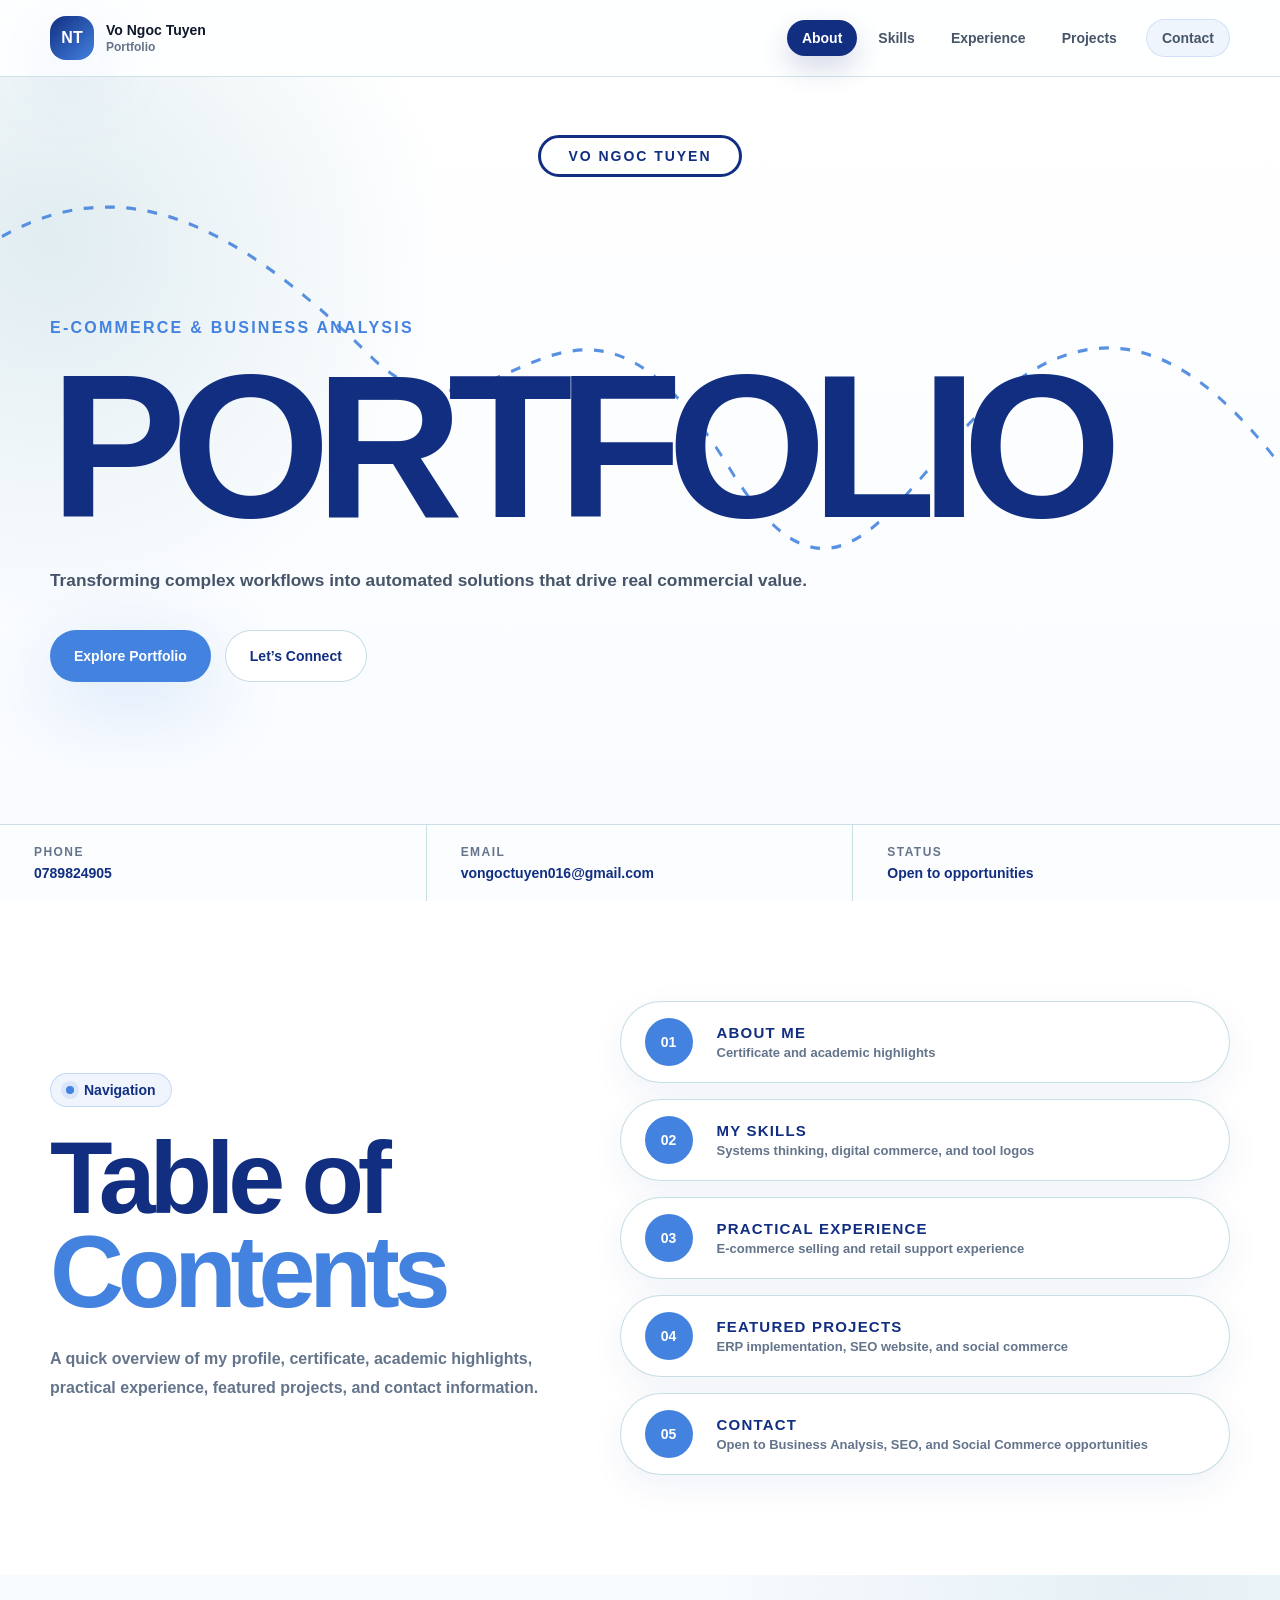
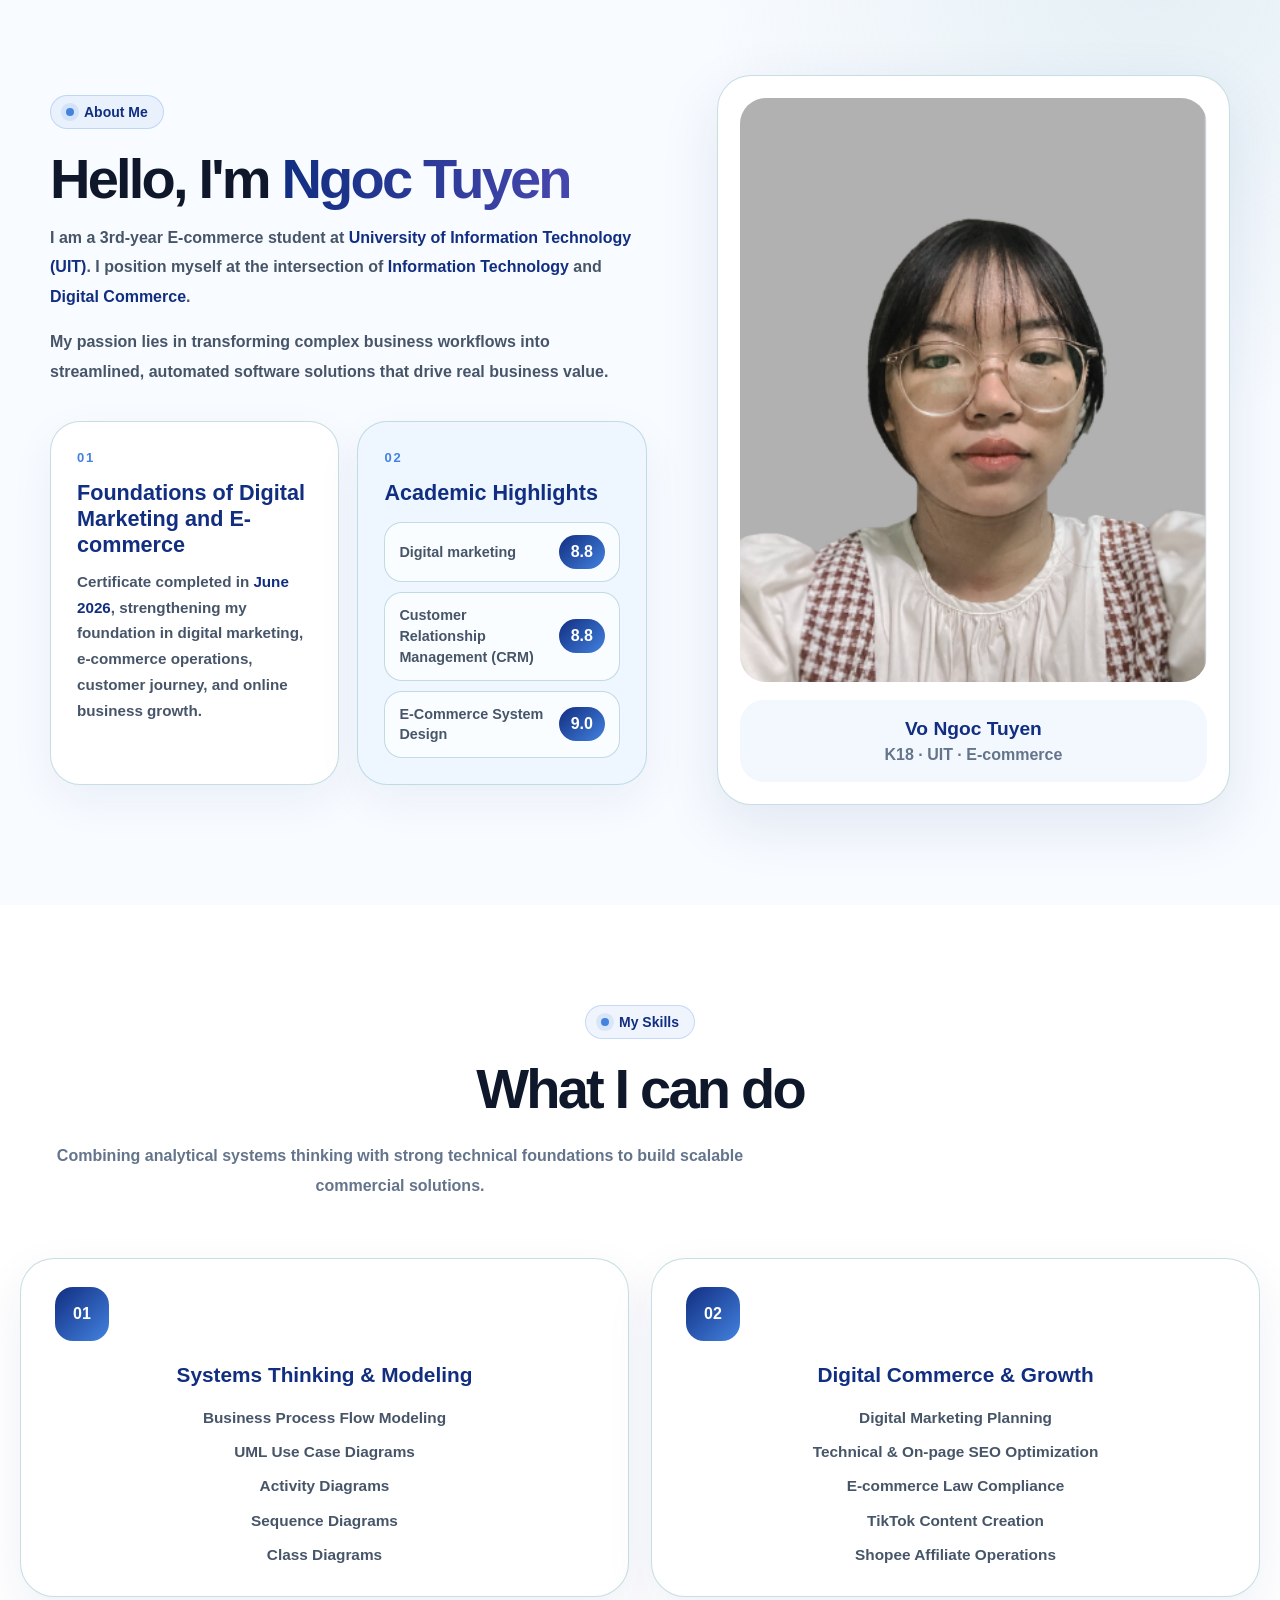
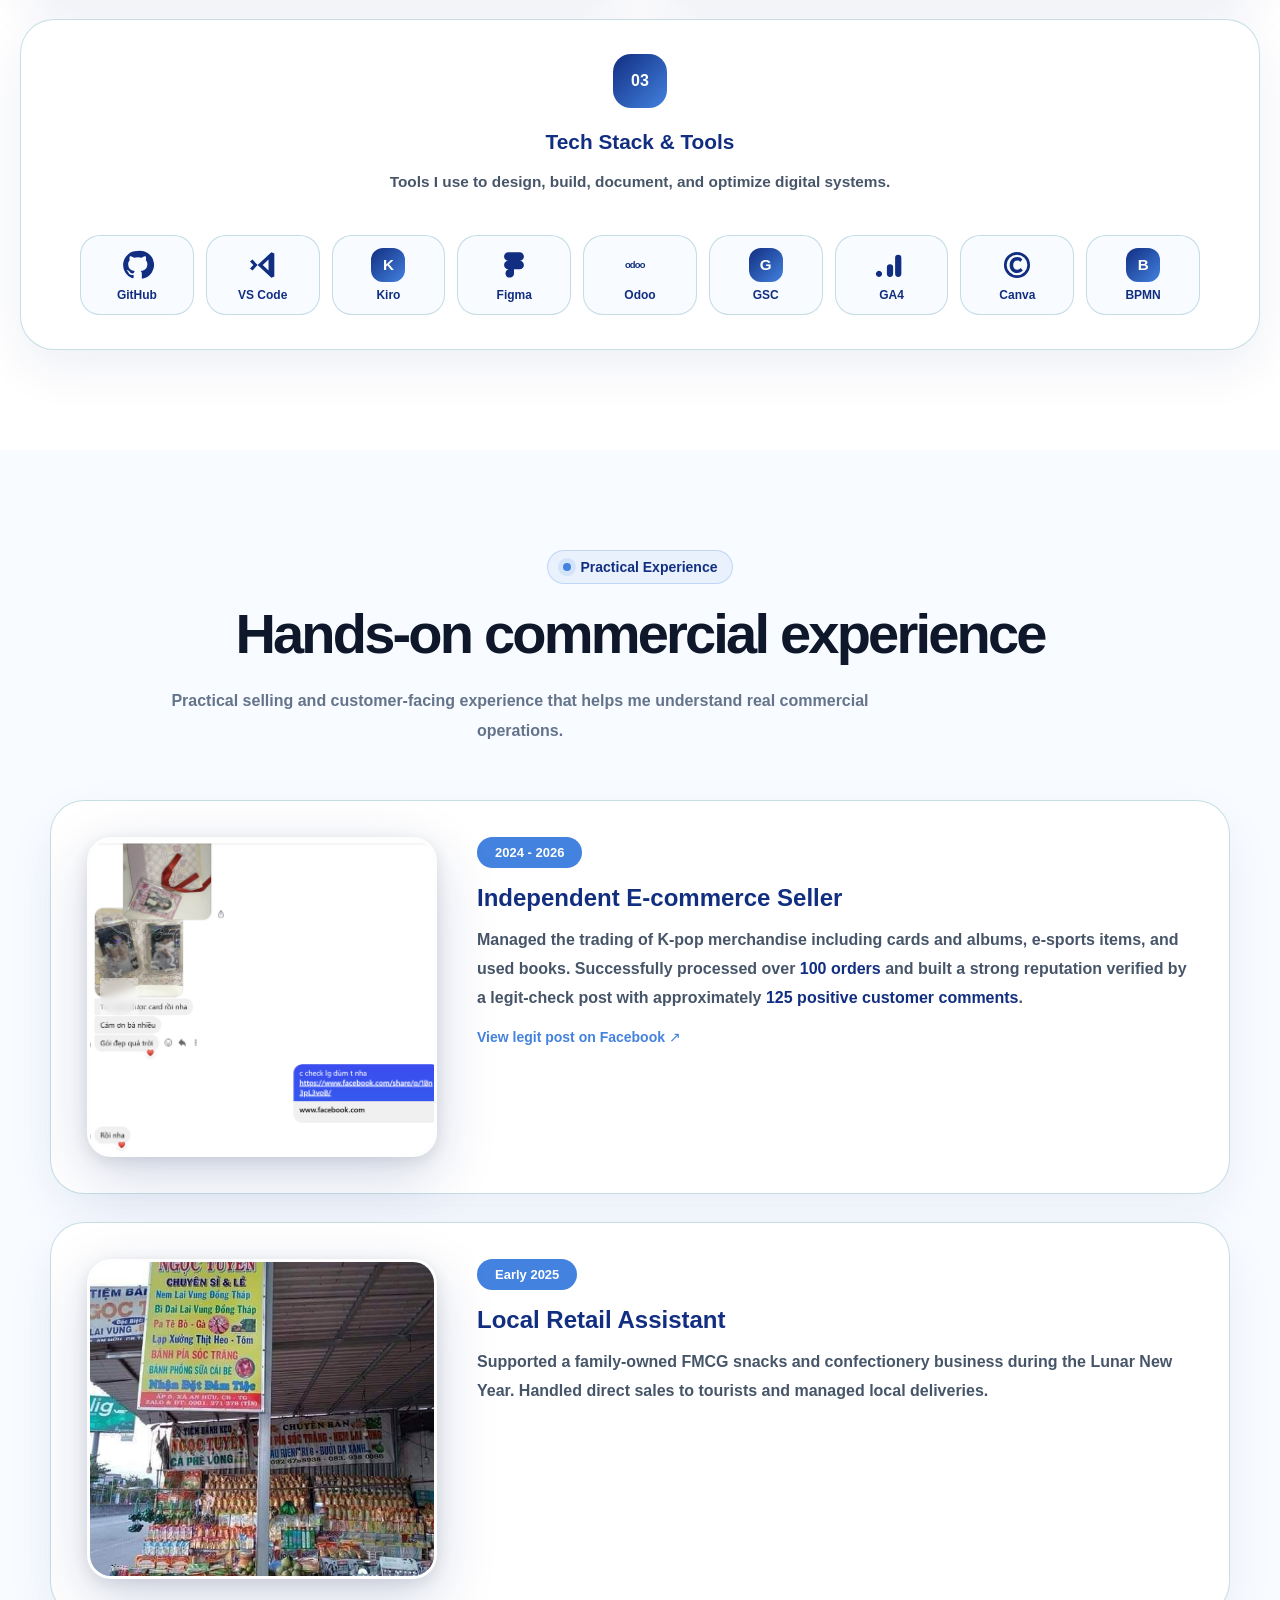
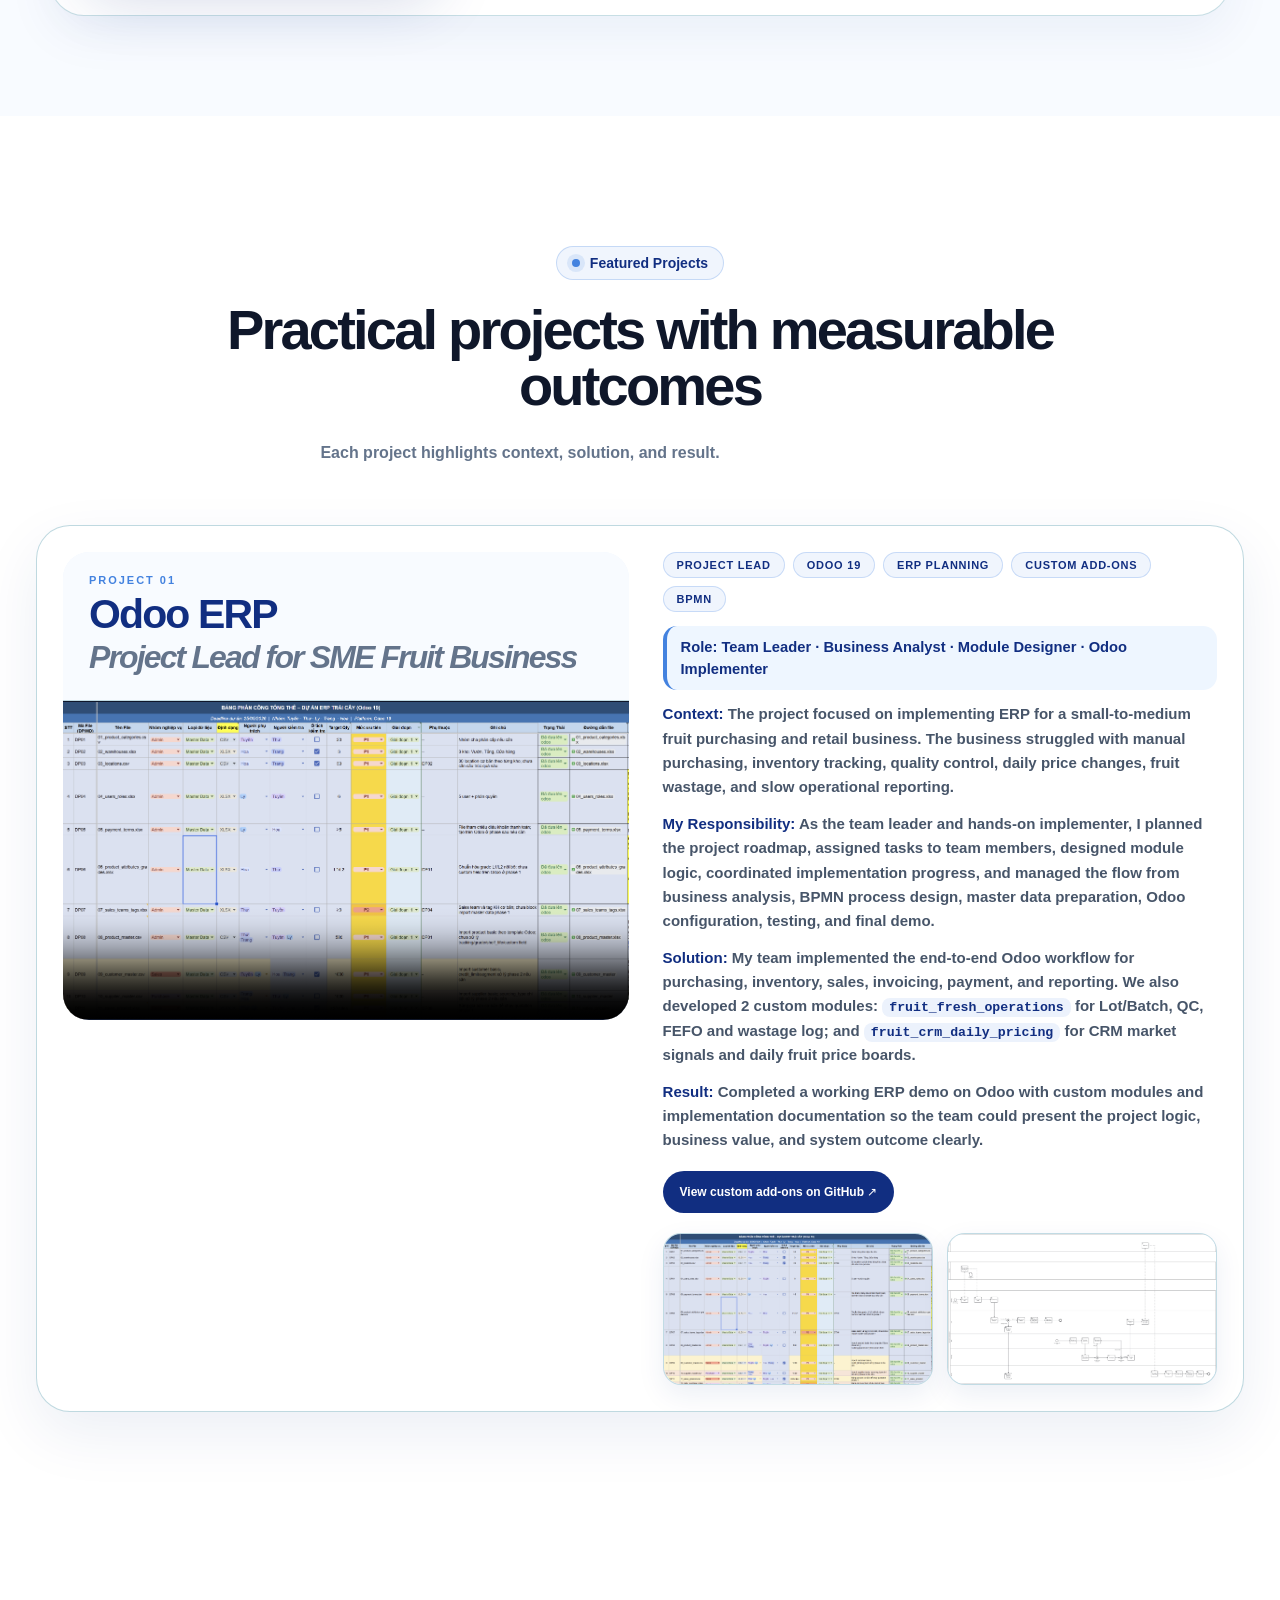
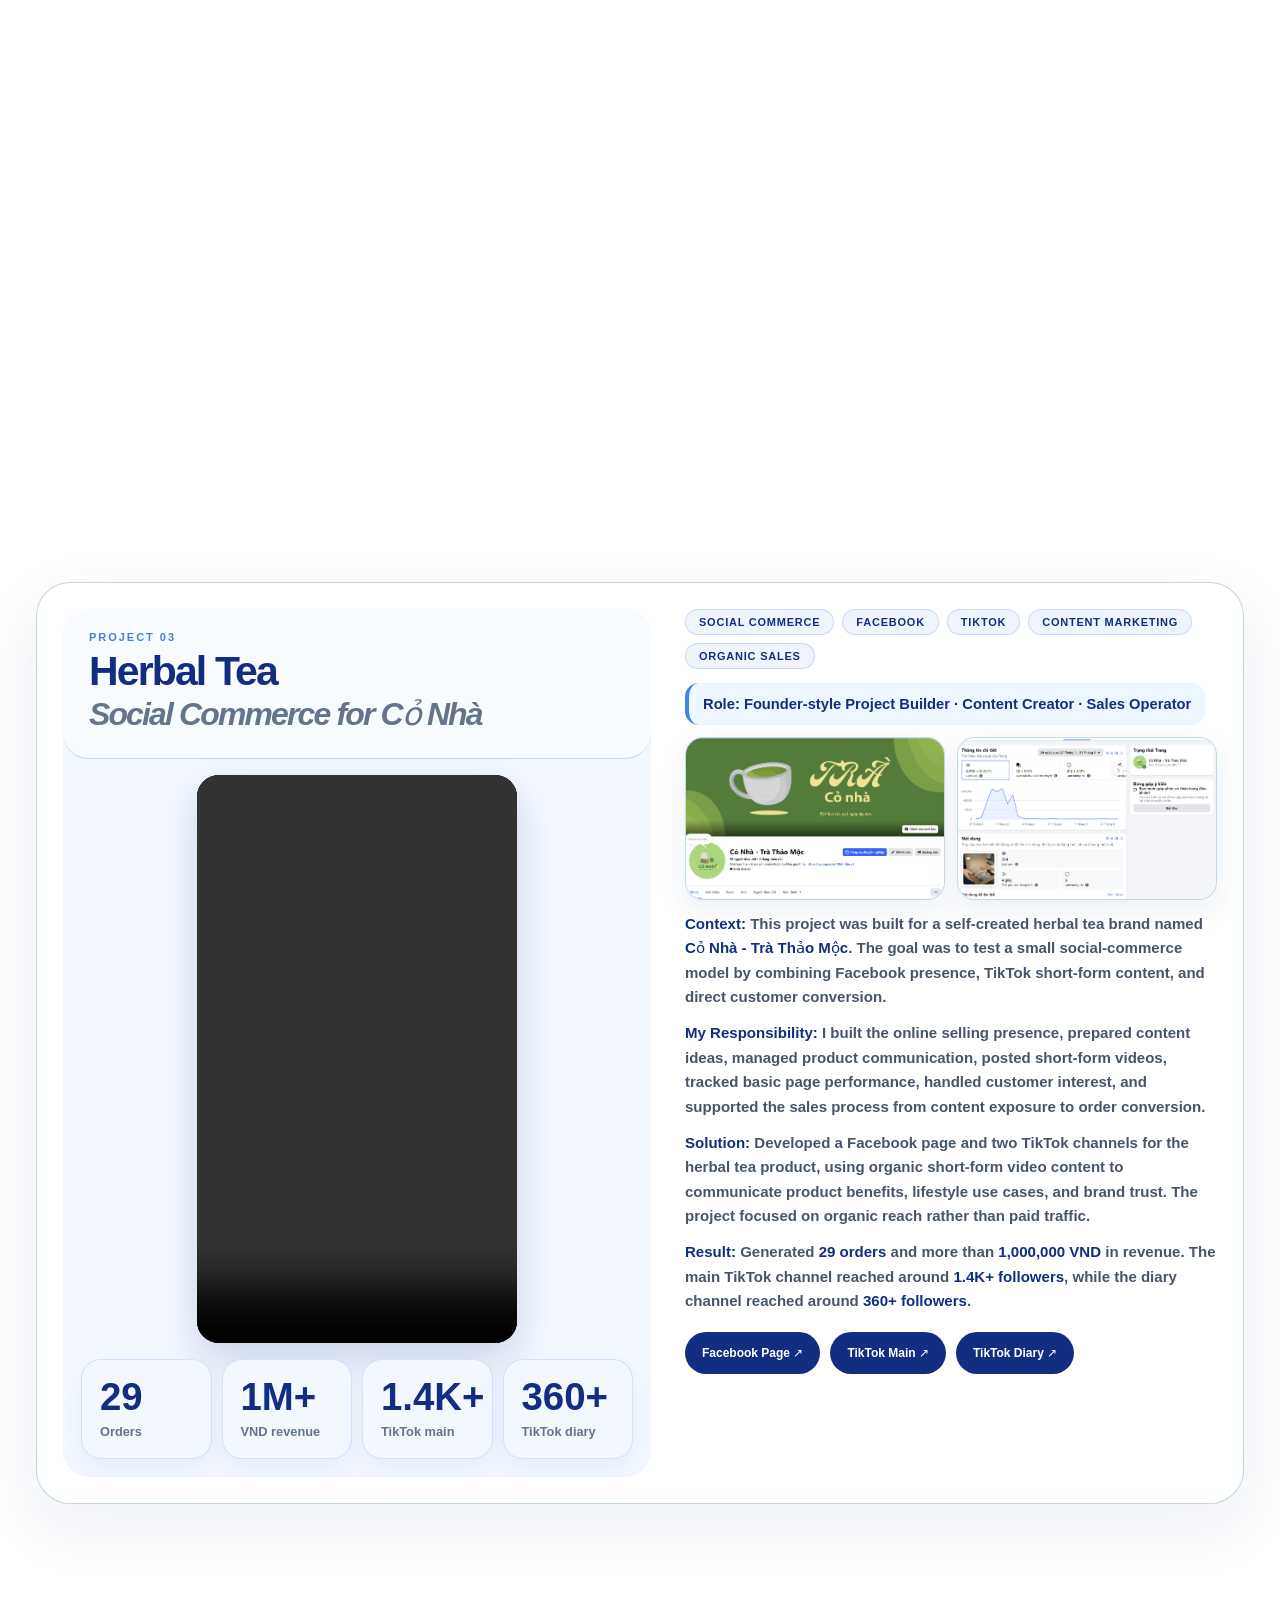
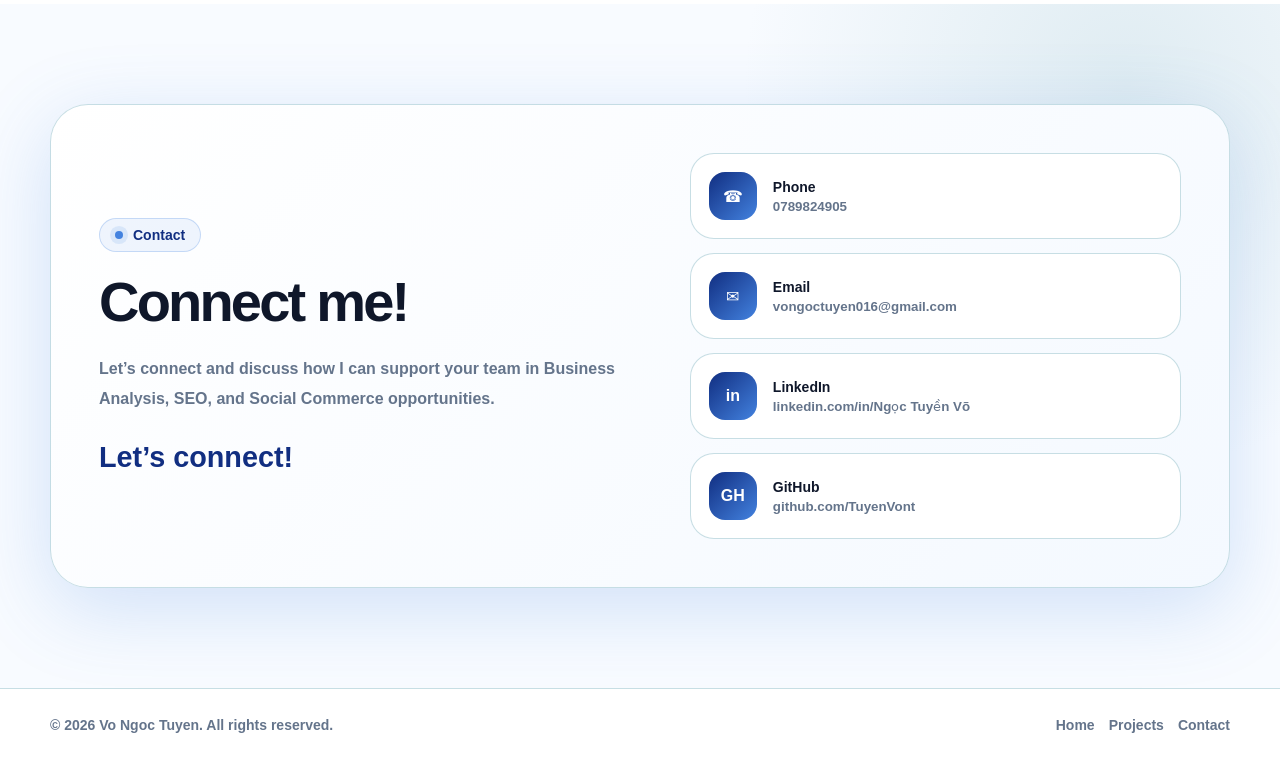
==== commit f9d8c33f: "Cap nhat giao dien va noi dung" ====
--- a/index.html
+++ b/index.html
@@ -125,8 +125,8 @@
           </h2>
 
           <p class="section-desc">
-            A quick overview of my profile, capabilities, practical experience,
-            featured projects, and contact information.
+            A quick overview of my profile, certificate, academic highlights,
+            practical experience, featured projects, and contact information.
           </p>
         </div>
 
@@ -134,31 +134,31 @@
           <a href="#about" class="toc-item">
             <span>01</span>
             <strong>About Me</strong>
-            <small>Profile and core focus areas</small>
+            <small>Certificate and academic highlights</small>
           </a>
 
           <a href="#skills" class="toc-item">
             <span>02</span>
             <strong>My Skills</strong>
-            <small>Systems thinking, digital commerce, tools</small>
+            <small>Systems thinking, digital commerce, and tool logos</small>
           </a>
 
           <a href="#experience" class="toc-item">
             <span>03</span>
             <strong>Practical Experience</strong>
-            <small>Real selling and retail support experience</small>
+            <small>E-commerce selling and retail support experience</small>
           </a>
 
           <a href="#projects" class="toc-item">
             <span>04</span>
             <strong>Featured Projects</strong>
-            <small>ERP, SEO, and social commerce projects</small>
+            <small>ERP implementation, SEO website, and social commerce</small>
           </a>
 
           <a href="#contact" class="toc-item">
             <span>05</span>
             <strong>Contact</strong>
-            <small>Let’s connect for opportunities</small>
+            <small>Open to Business Analysis, SEO, and Social Commerce opportunities</small>
           </a>
         </nav>
       </div>
@@ -189,16 +189,20 @@
           </p>
 
           <div class="focus-grid">
-            <article class="focus-card">
+            <article class="focus-card certificate-card">
               <span>01</span>
-              <h3>Business Analysis</h3>
-              <p>Workflow optimization, process modeling, requirement clarification, and system logic mapping.</p>
+              <h3>Foundations of Digital Marketing and E-commerce</h3>
+              <p>Certificate completed in <strong>June 2026</strong>, strengthening my foundation in digital marketing, e-commerce operations, customer journey, and online business growth.</p>
             </article>
 
-            <article class="focus-card focus-card-blue">
+            <article class="focus-card focus-card-blue academic-card">
               <span>02</span>
-              <h3>E-commerce Tech</h3>
-              <p>System integration, digital growth, SEO foundation, social commerce, and affiliate operations.</p>
+              <h3>Academic Highlights</h3>
+              <ul class="score-list">
+                <li><strong>Digital marketing</strong><em>8.8</em></li>
+                <li><strong>Customer Relationship Management (CRM)</strong><em>8.8</em></li>
+                <li><strong>E-Commerce System Design</strong><em>9.0</em></li>
+              </ul>
             </article>
           </div>
         </div>
@@ -206,7 +210,7 @@
         <aside class="profile-card reveal">
           <div class="profile-photo">
             <img
-              src="source/avt.jpg"
+              src="source/avt.png"
               alt="Portrait of Vo Ngoc Tuyen"
               onerror="this.style.display='none'; this.nextElementSibling.style.display='flex';"
             />
@@ -269,16 +273,76 @@
               <p>
                 Tools I use to design, build, document, and optimize digital systems.
               </p>
-              <div class="tool-grid">
-                <span>GitHub</span>
-                <span>VS Code</span>
-                <span>Kiro</span>
-                <span>Figma</span>
-                <span>Odoo</span>
-                <span>GSC</span>
-                <span>GA4</span>
-                <span>Canva</span>
-                <span>BPMN</span>
+              <div class="tool-grid tool-logo-grid" aria-label="Tech stack and tools">
+                <div class="tool-chip">
+                  <span class="tool-icon tool-github" aria-hidden="true">
+                    <svg viewBox="0 0 24 24" role="img">
+                      <path d="M12 2.2A9.8 9.8 0 0 0 8.9 21.3c.5.1.7-.2.7-.5v-1.9c-2.8.6-3.4-1.1-3.4-1.1-.5-1.2-1.1-1.5-1.1-1.5-.9-.6.1-.6.1-.6 1 0 1.6 1.1 1.6 1.1.9 1.6 2.5 1.1 3 .8.1-.7.4-1.1.7-1.4-2.3-.3-4.7-1.1-4.7-4.9 0-1.1.4-2 1.1-2.7-.1-.3-.5-1.4.1-2.8 0 0 .9-.3 2.9 1.1a10 10 0 0 1 5.3 0c2-1.4 2.9-1.1 2.9-1.1.6 1.4.2 2.5.1 2.8.7.7 1.1 1.6 1.1 2.7 0 3.8-2.4 4.6-4.7 4.9.4.3.8 1 .8 2v2.9c0 .3.2.6.8.5A9.8 9.8 0 0 0 12 2.2Z"/>
+                    </svg>
+                  </span>
+                  <strong>GitHub</strong>
+                </div>
+
+                <div class="tool-chip">
+                  <span class="tool-icon tool-vscode" aria-hidden="true">
+                    <svg viewBox="0 0 24 24" role="img">
+                      <path d="M17.9 3 8.2 12l9.7 9 2.1-.9V3.9L17.9 3Zm-2 5.2v7.6L11.8 12l4.1-3.8ZM4.6 8.2 2.8 9.6 5.2 12l-2.4 2.4 1.8 1.4L8.2 12 4.6 8.2Z"/>
+                    </svg>
+                  </span>
+                  <strong>VS Code</strong>
+                </div>
+
+                <div class="tool-chip">
+                  <span class="tool-icon tool-lettermark" aria-hidden="true">K</span>
+                  <strong>Kiro</strong>
+                </div>
+
+                <div class="tool-chip">
+                  <span class="tool-icon tool-figma" aria-hidden="true">
+                    <svg viewBox="0 0 24 24" role="img">
+                      <path d="M8 3h4v6H8a3 3 0 0 1 0-6Zm4 0h4a3 3 0 0 1 0 6h-4V3ZM8 9h4v6H8a3 3 0 0 1 0-6Zm4 0h4a3 3 0 0 1 0 6h-4V9Zm-4 6h4v3a3 3 0 1 1-4-3Z"/>
+                    </svg>
+                  </span>
+                  <strong>Figma</strong>
+                </div>
+
+                <div class="tool-chip">
+                  <span class="tool-icon tool-odoo" aria-hidden="true">
+                    <svg viewBox="0 0 72 34" role="img">
+                      <text x="4" y="24">odoo</text>
+                    </svg>
+                  </span>
+                  <strong>Odoo</strong>
+                </div>
+
+                <div class="tool-chip">
+                  <span class="tool-icon tool-lettermark" aria-hidden="true">G</span>
+                  <strong>GSC</strong>
+                </div>
+
+                <div class="tool-chip">
+                  <span class="tool-icon tool-ga4" aria-hidden="true">
+                    <svg viewBox="0 0 24 24" role="img">
+                      <path d="M5 18.2a2.2 2.2 0 1 0 0 .1v-.1Zm5.6-6.7a2.2 2.2 0 0 0-2.2 2.2v4.5a2.2 2.2 0 1 0 4.4 0v-4.5a2.2 2.2 0 0 0-2.2-2.2Zm5.8-6.8a2.2 2.2 0 0 0-2.2 2.2v11.3a2.2 2.2 0 1 0 4.4 0V6.9a2.2 2.2 0 0 0-2.2-2.2Z"/>
+                    </svg>
+                  </span>
+                  <strong>GA4</strong>
+                </div>
+
+                <div class="tool-chip">
+                  <span class="tool-icon tool-canva" aria-hidden="true">
+                    <svg viewBox="0 0 24 24" role="img">
+                      <path d="M15.7 8.1c-.8-1.1-2-1.7-3.5-1.7-3.1 0-5.4 2.4-5.4 5.7 0 3.3 2.2 5.5 5.3 5.5 1.7 0 3.1-.7 4-1.9l-1.6-1.5c-.6.7-1.3 1.1-2.3 1.1-1.7 0-2.9-1.3-2.9-3.2s1.2-3.3 2.9-3.3c.9 0 1.6.3 2.1 1l1.4-1.7Z"/>
+                      <path d="M12 2.8a9.2 9.2 0 1 0 0 18.4A9.2 9.2 0 0 0 12 2.8Zm0 1.9a7.3 7.3 0 1 1 0 14.6 7.3 7.3 0 0 1 0-14.6Z"/>
+                    </svg>
+                  </span>
+                  <strong>Canva</strong>
+                </div>
+
+                <div class="tool-chip">
+                  <span class="tool-icon tool-lettermark" aria-hidden="true">B</span>
+                  <strong>BPMN</strong>
+                </div>
               </div>
             </article>
           </div>
@@ -394,7 +458,7 @@
                 </div>
 
                 <p class="pf-role">
-                  <strong>Role:</strong> Team Leader · <strong>Timeline:</strong> 2-month ERP implementation project
+                  <strong>Role:</strong> Team Leader · Business Analyst · Module Designer · Odoo Implementer
                 </p>
 
                 <p class="pf-text">
@@ -402,7 +466,7 @@
                 </p>
 
                 <p class="pf-text">
-                  <strong>My Responsibility:</strong> As the team leader, I planned the project roadmap, assigned tasks to team members, coordinated implementation progress, and managed the flow from business analysis, BPMN process design, master data preparation, Odoo configuration, testing, and final demo.
+                  <strong>My Responsibility:</strong> As the team leader and hands-on implementer, I planned the project roadmap, assigned tasks to team members, designed module logic, coordinated implementation progress, and managed the flow from business analysis, BPMN process design, master data preparation, Odoo configuration, testing, and final demo.
                 </p>
 
                 <p class="pf-text">
@@ -496,11 +560,10 @@
                 </p>
 
                 <p class="p2-text">
-                  <strong>Result:</strong> The website recorded <strong>621 impressions</strong>,
-                  <strong>35 clicks</strong>, <strong>5.64% CTR</strong>, and an average position of
-                  <strong>27.67</strong> during the reporting period. The project also delivered a
-                  complete management document covering scope, timeline, WBS, AON, quality control,
-                  KPI/SLA, and project measurement.
+                  <strong>Result:</strong> The website achieved <strong>1,700 impressions</strong>,
+                  <strong>68 clicks</strong>, and a <strong>4% CTR</strong> over <strong>2 months</strong>.
+                  The project also delivered a complete management document covering scope, timeline,
+                  WBS, AON, quality control, KPI/SLA, and project measurement.
                 </p>
 
                 <div class="p2-links">
@@ -617,7 +680,6 @@
                     TikTok Diary ↗
                   </a>
                 </div>
-                </p>
               </div>
             </div>
           </article>
@@ -644,7 +706,7 @@
           </div>
 
           <div class="contact-list">
-            <a href="tel:+84000000000" class="contact-item">
+            <a href="tel:+84789824905" class="contact-item">
               <span>☎</span>
               <div>
                 <strong>Phone</strong>
@@ -819,4 +881,4 @@
     });
   </script>
 </body>
-</html>
+</html>
--- a/style.css
+++ b/style.css
@@ -721,7 +721,7 @@
   margin-top: 22px;
 }
 
-.tool-grid span {
+.tool-grid > span {
   min-height: 48px;
   display: grid;
   place-items: center;
@@ -734,7 +734,7 @@
   transition: 0.24s ease;
 }
 
-.tool-grid span:hover {
+.tool-grid > span:hover {
   color: var(--white);
   background: var(--blue);
   border-color: var(--blue);
@@ -2169,4 +2169,293 @@
   .project-herbal-featured .p3-stat-row {
     grid-template-columns: 1fr 1fr;
   }
-}+}
+
+/* ========================================================
+   USER REQUEST UPDATE — ABOUT CARDS, TOC FIT, TOOL LOGOS
+   ======================================================== */
+
+/* About cards: certificate + academic score list */
+.certificate-card h3,
+.academic-card h3 {
+  line-height: 1.22;
+}
+
+.score-list {
+  display: grid;
+  gap: 10px;
+  padding: 0;
+  margin: 16px 0 0;
+  list-style: none;
+}
+
+.score-list li {
+  display: grid;
+  grid-template-columns: 1fr auto;
+  gap: 14px;
+  align-items: center;
+  padding: 12px 14px;
+  border: 1px solid rgba(170, 204, 214, 0.7);
+  border-radius: 18px;
+  background: rgba(255, 255, 255, 0.72);
+}
+
+.score-list strong {
+  color: #475569;
+  font-size: 0.9rem;
+  line-height: 1.45;
+  font-weight: 800;
+}
+
+.score-list em {
+  min-width: 46px;
+  height: 34px;
+  display: grid;
+  place-items: center;
+  border-radius: 999px;
+  color: #ffffff;
+  background: linear-gradient(135deg, var(--navy), var(--blue));
+  font-style: normal;
+  font-weight: 950;
+}
+
+/* Tool logos in My Skills card */
+.tool-logo-grid {
+  grid-template-columns: repeat(3, minmax(0, 1fr));
+  gap: 14px;
+}
+
+.tool-chip {
+  min-height: 82px;
+  display: grid;
+  place-items: center;
+  gap: 8px;
+  padding: 13px 8px;
+  border: 1px solid var(--border);
+  border-radius: 20px;
+  background: #f8fbff;
+  color: var(--navy);
+  transition: 0.24s ease;
+}
+
+.tool-chip img {
+  width: 28px;
+  height: 28px;
+  object-fit: contain;
+}
+
+.tool-chip i {
+  width: 30px;
+  height: 30px;
+  display: grid;
+  place-items: center;
+  border-radius: 10px;
+  color: #ffffff;
+  background: linear-gradient(135deg, var(--navy), var(--blue));
+  font-style: normal;
+  font-size: 0.9rem;
+  font-weight: 950;
+}
+
+.tool-chip strong {
+  color: var(--navy);
+  font-size: 12px;
+  line-height: 1.2;
+  text-align: center;
+  font-weight: 950;
+}
+
+.tool-chip:hover {
+  transform: translateY(-4px);
+  border-color: var(--blue);
+  box-shadow: 0 12px 30px rgba(17, 46, 129, 0.11);
+}
+
+.tool-chip:hover strong {
+  color: var(--blue);
+}
+
+@media (max-width: 640px) {
+  .tool-logo-grid {
+    grid-template-columns: repeat(2, minmax(0, 1fr));
+  }
+
+  .score-list li {
+    grid-template-columns: 1fr;
+    gap: 8px;
+  }
+
+  .score-list em {
+    width: fit-content;
+    min-width: 54px;
+  }
+}
+/* ========================================================
+   FINAL FIX V2 — SKILLS WIDTH, TOOL ICONS, NO BROKEN IMAGES
+   ======================================================== */
+
+/* Wider and shorter "What I can do" cards */
+.skills-section .container {
+  width: min(1280px, calc(100% - 40px));
+}
+
+.skills-section .section-head {
+  max-width: 1280px;
+}
+
+.skills-grid {
+  grid-template-columns: repeat(2, minmax(0, 1fr));
+  align-items: stretch;
+}
+
+.skill-card {
+  padding: 28px 34px;
+  min-height: 0;
+}
+
+.skill-card:nth-child(3) {
+  grid-column: 1 / -1;
+  text-align: center;
+  align-items: center;
+  padding: 34px 42px;
+}
+
+.skill-card:nth-child(3) .skill-icon {
+  margin-inline: auto;
+}
+
+.skill-card:nth-child(3) p {
+  max-width: 760px;
+  margin-inline: auto;
+}
+
+/* Safe local icon system: no external CDN images, no broken image icon */
+.tool-logo-grid {
+  width: 100%;
+  max-width: 1120px;
+  margin: 24px auto 0;
+  display: grid;
+  grid-template-columns: repeat(9, minmax(92px, 1fr));
+  gap: 12px;
+}
+
+.tool-chip {
+  min-height: 76px;
+  display: grid;
+  place-items: center;
+  align-content: center;
+  gap: 7px;
+  padding: 12px 10px;
+  border: 1px solid var(--border);
+  border-radius: 20px;
+  background: #f8fbff;
+  color: var(--navy);
+  transition: 0.24s ease;
+  overflow: hidden;
+}
+
+.tool-icon {
+  width: 34px;
+  height: 34px;
+  display: grid;
+  place-items: center;
+  color: var(--navy);
+}
+
+.tool-icon svg {
+  width: 100%;
+  height: 100%;
+  display: block;
+  fill: currentColor;
+}
+
+.tool-icon text {
+  fill: currentColor;
+  font-family: "Segoe UI", Roboto, Arial, sans-serif;
+  font-size: 20px;
+  font-weight: 950;
+  letter-spacing: -0.08em;
+}
+
+.tool-lettermark {
+  border-radius: 12px;
+  color: #ffffff;
+  background: linear-gradient(135deg, var(--navy), var(--blue));
+  font-style: normal;
+  font-size: 0.95rem;
+  font-weight: 950;
+}
+
+.tool-chip strong {
+  color: var(--navy);
+  font-size: 12px;
+  line-height: 1.15;
+  text-align: center;
+  font-weight: 950;
+  white-space: nowrap;
+}
+
+.tool-chip:hover {
+  transform: translateY(-4px);
+  border-color: var(--blue);
+  box-shadow: 0 12px 30px rgba(17, 46, 129, 0.11);
+}
+
+.tool-chip:hover,
+.tool-chip:hover strong,
+.tool-chip:hover .tool-icon {
+  color: var(--blue);
+}
+
+.tool-chip:hover .tool-lettermark {
+  color: #ffffff;
+}
+
+@media (max-width: 1100px) {
+  .skills-grid {
+    grid-template-columns: repeat(2, minmax(0, 1fr));
+  }
+
+  .skill-card:nth-child(3) {
+    grid-column: 1 / -1;
+  }
+
+  .tool-logo-grid {
+    grid-template-columns: repeat(3, minmax(120px, 1fr));
+    max-width: 620px;
+  }
+}
+
+@media (max-width: 760px) {
+  .skills-grid {
+    grid-template-columns: 1fr;
+  }
+
+  .skill-card,
+  .skill-card:nth-child(3) {
+    padding: 24px;
+    text-align: left;
+    align-items: stretch;
+  }
+
+  .skill-card:nth-child(3) .skill-icon {
+    margin-inline: 0;
+  }
+
+  .tool-logo-grid {
+    grid-template-columns: repeat(3, minmax(0, 1fr));
+    max-width: none;
+    gap: 10px;
+  }
+
+  .tool-chip {
+    min-height: 70px;
+    border-radius: 18px;
+  }
+}
+
+@media (max-width: 460px) {
+  .tool-logo-grid {
+    grid-template-columns: repeat(2, minmax(0, 1fr));
+  }
+}
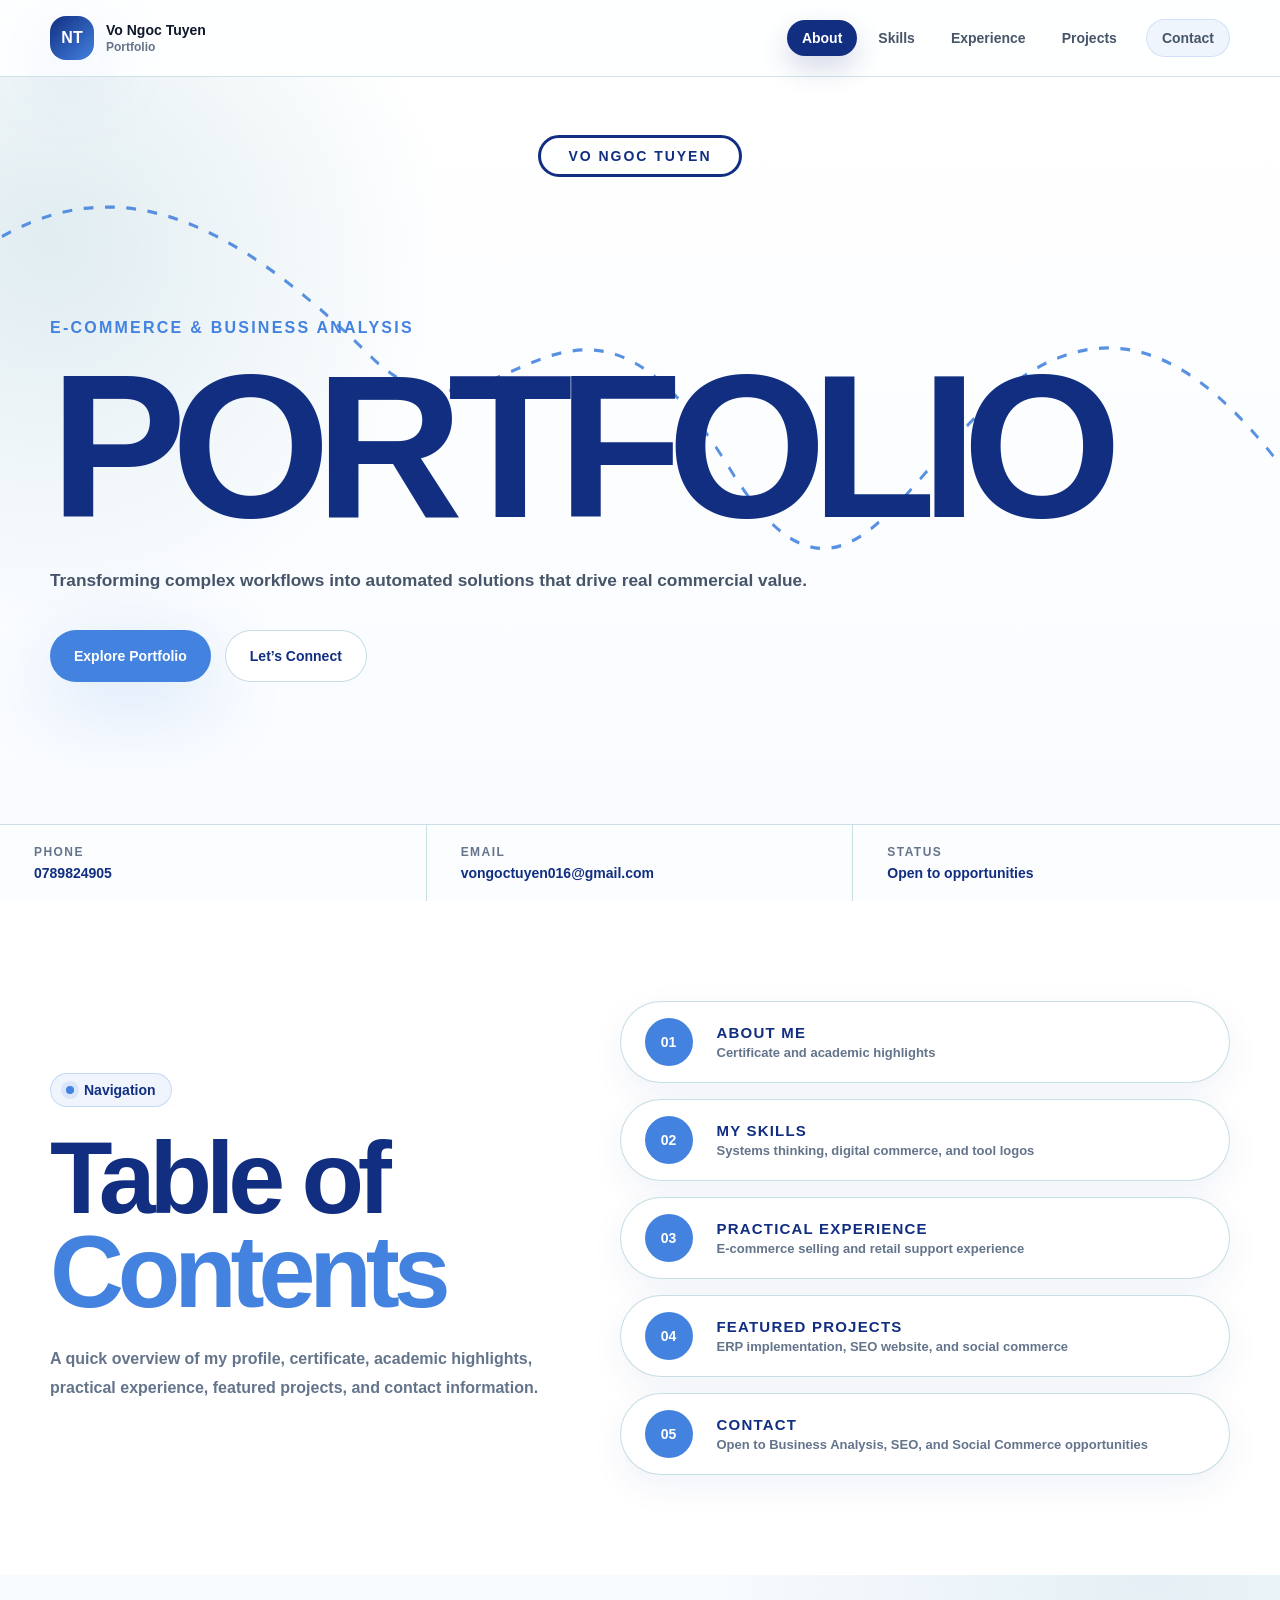
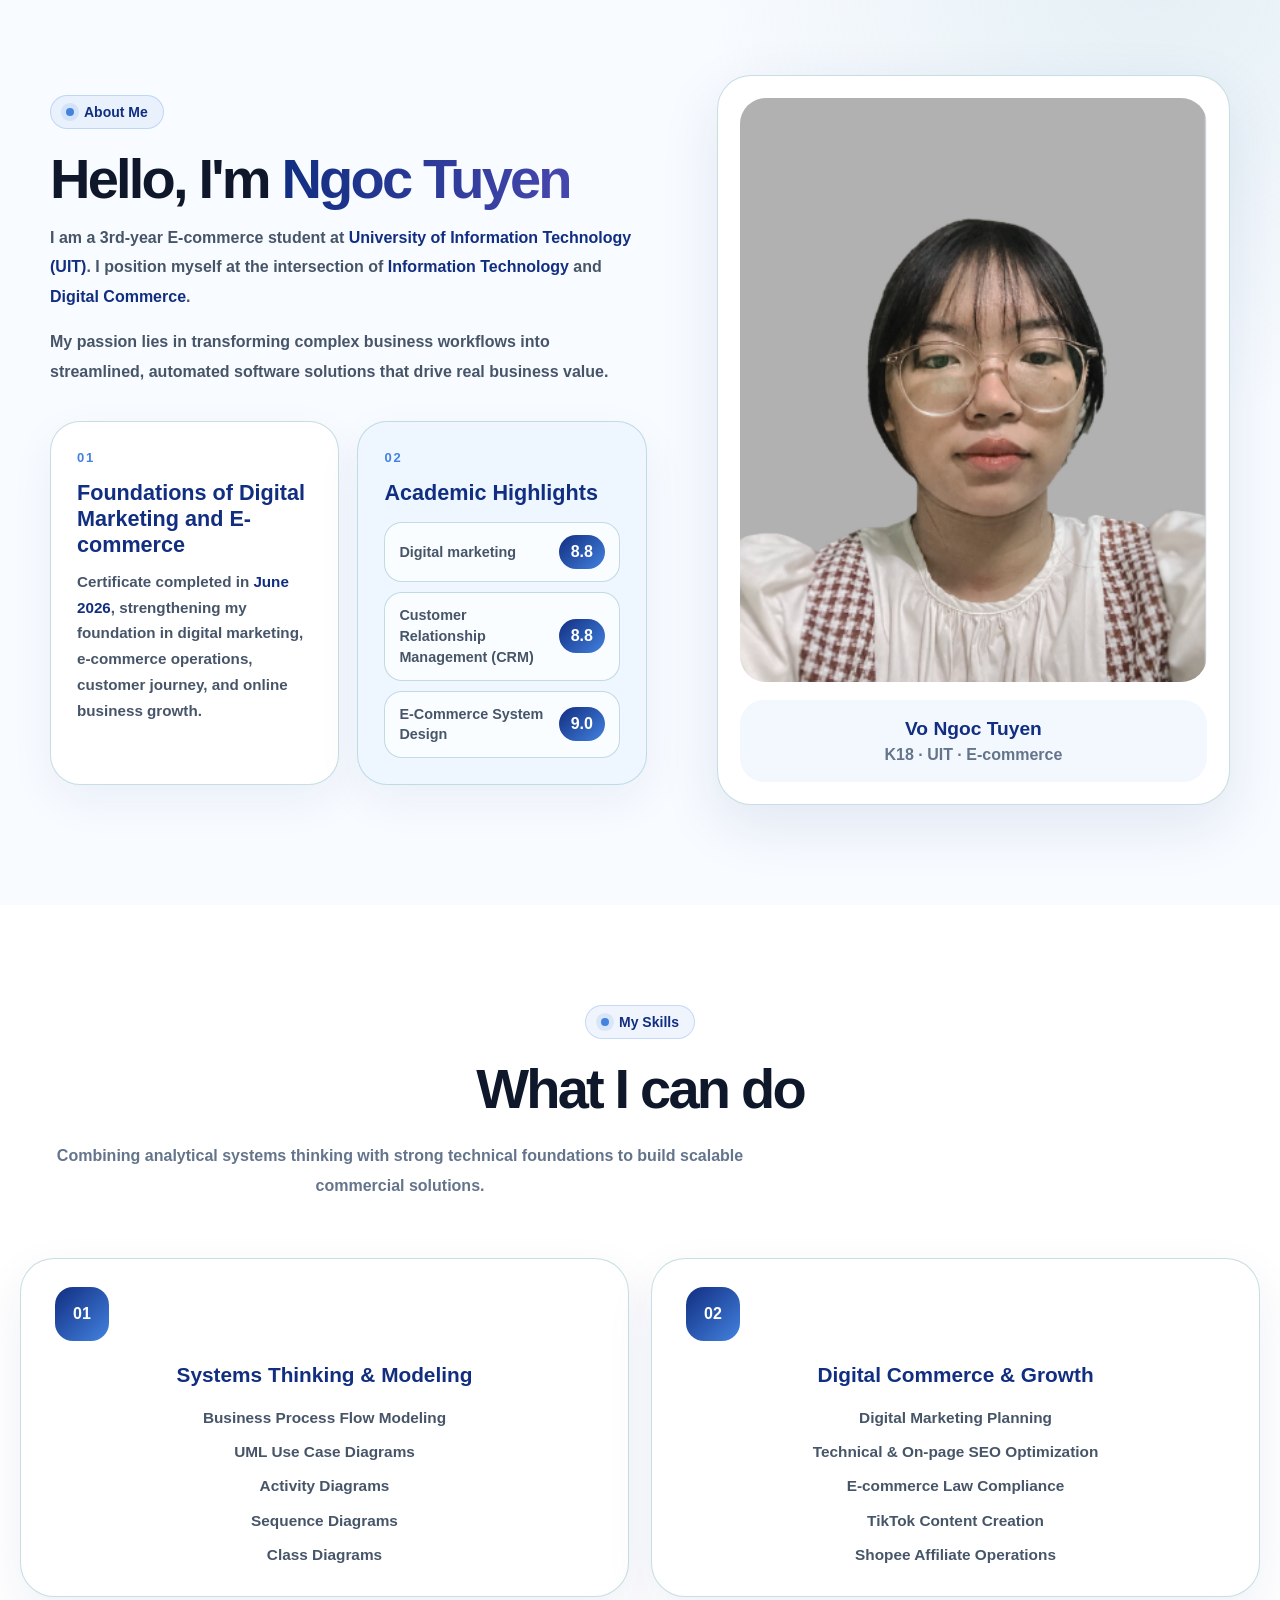
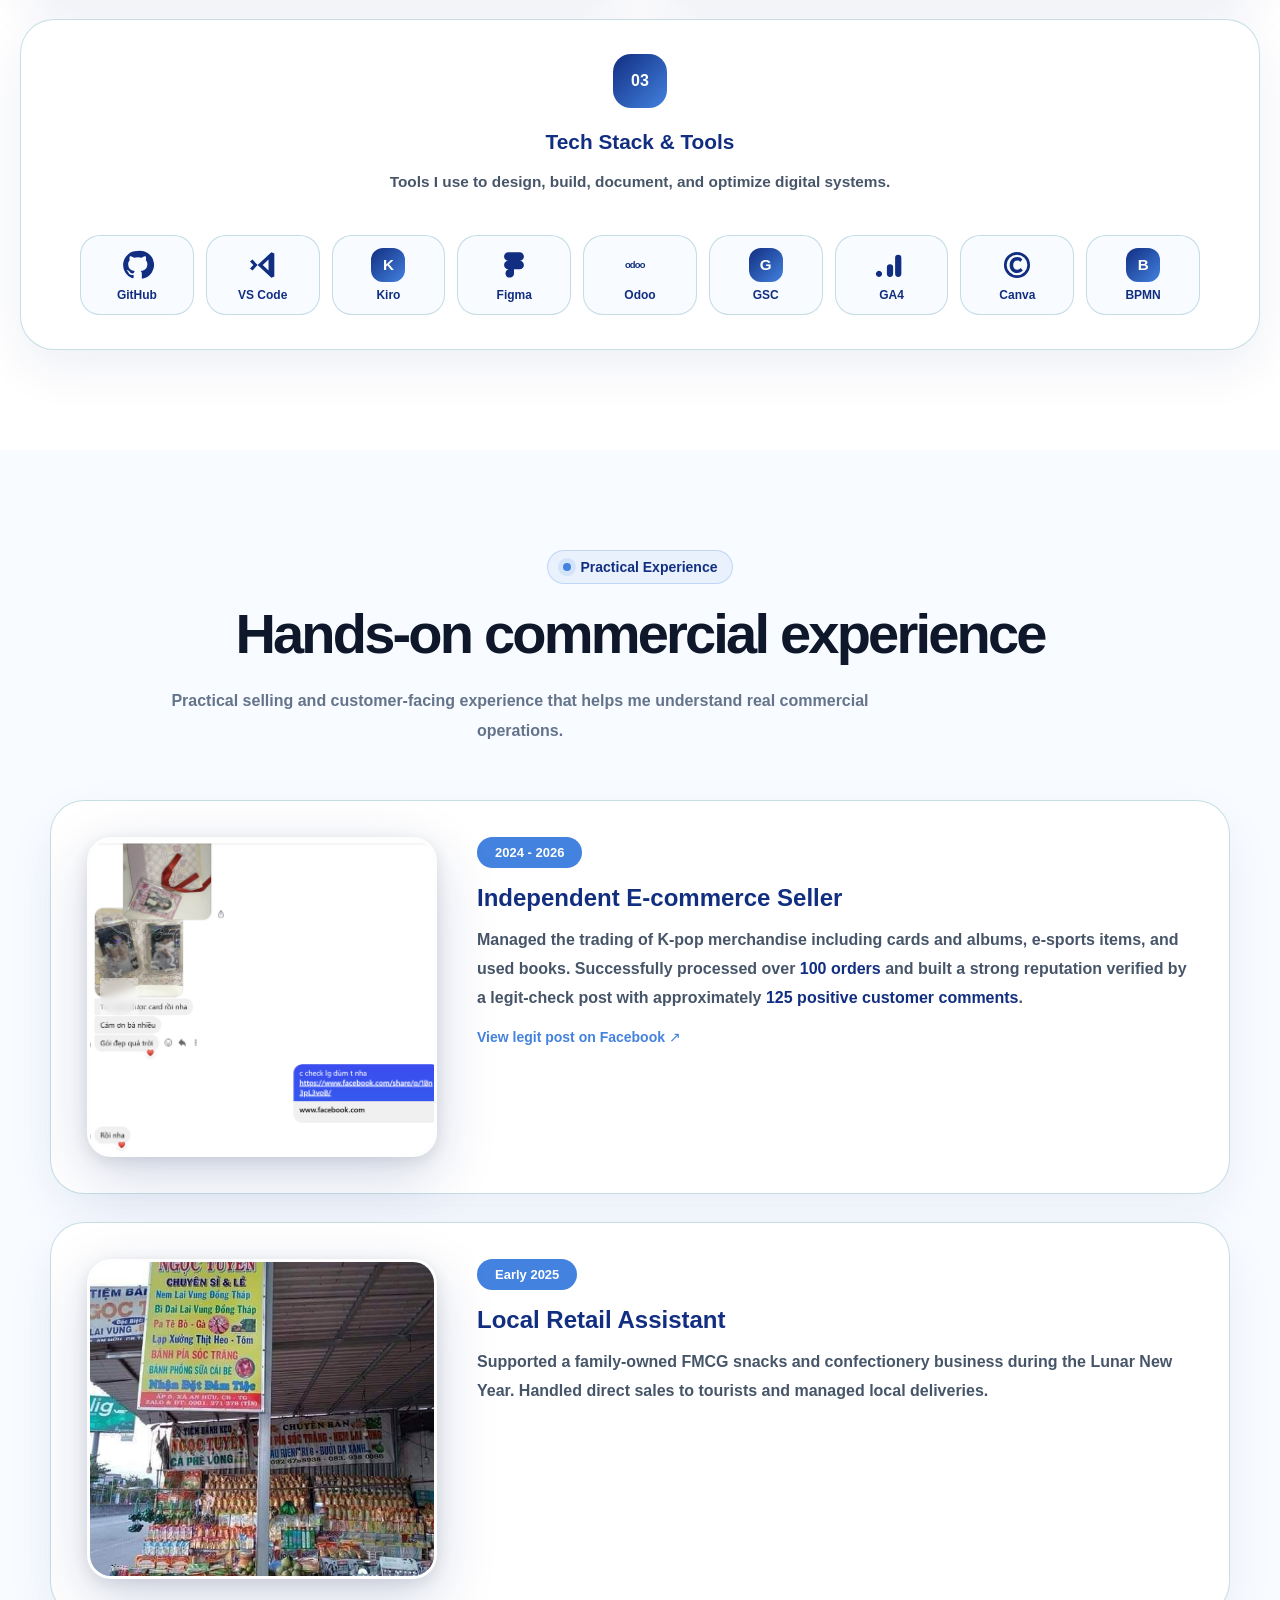
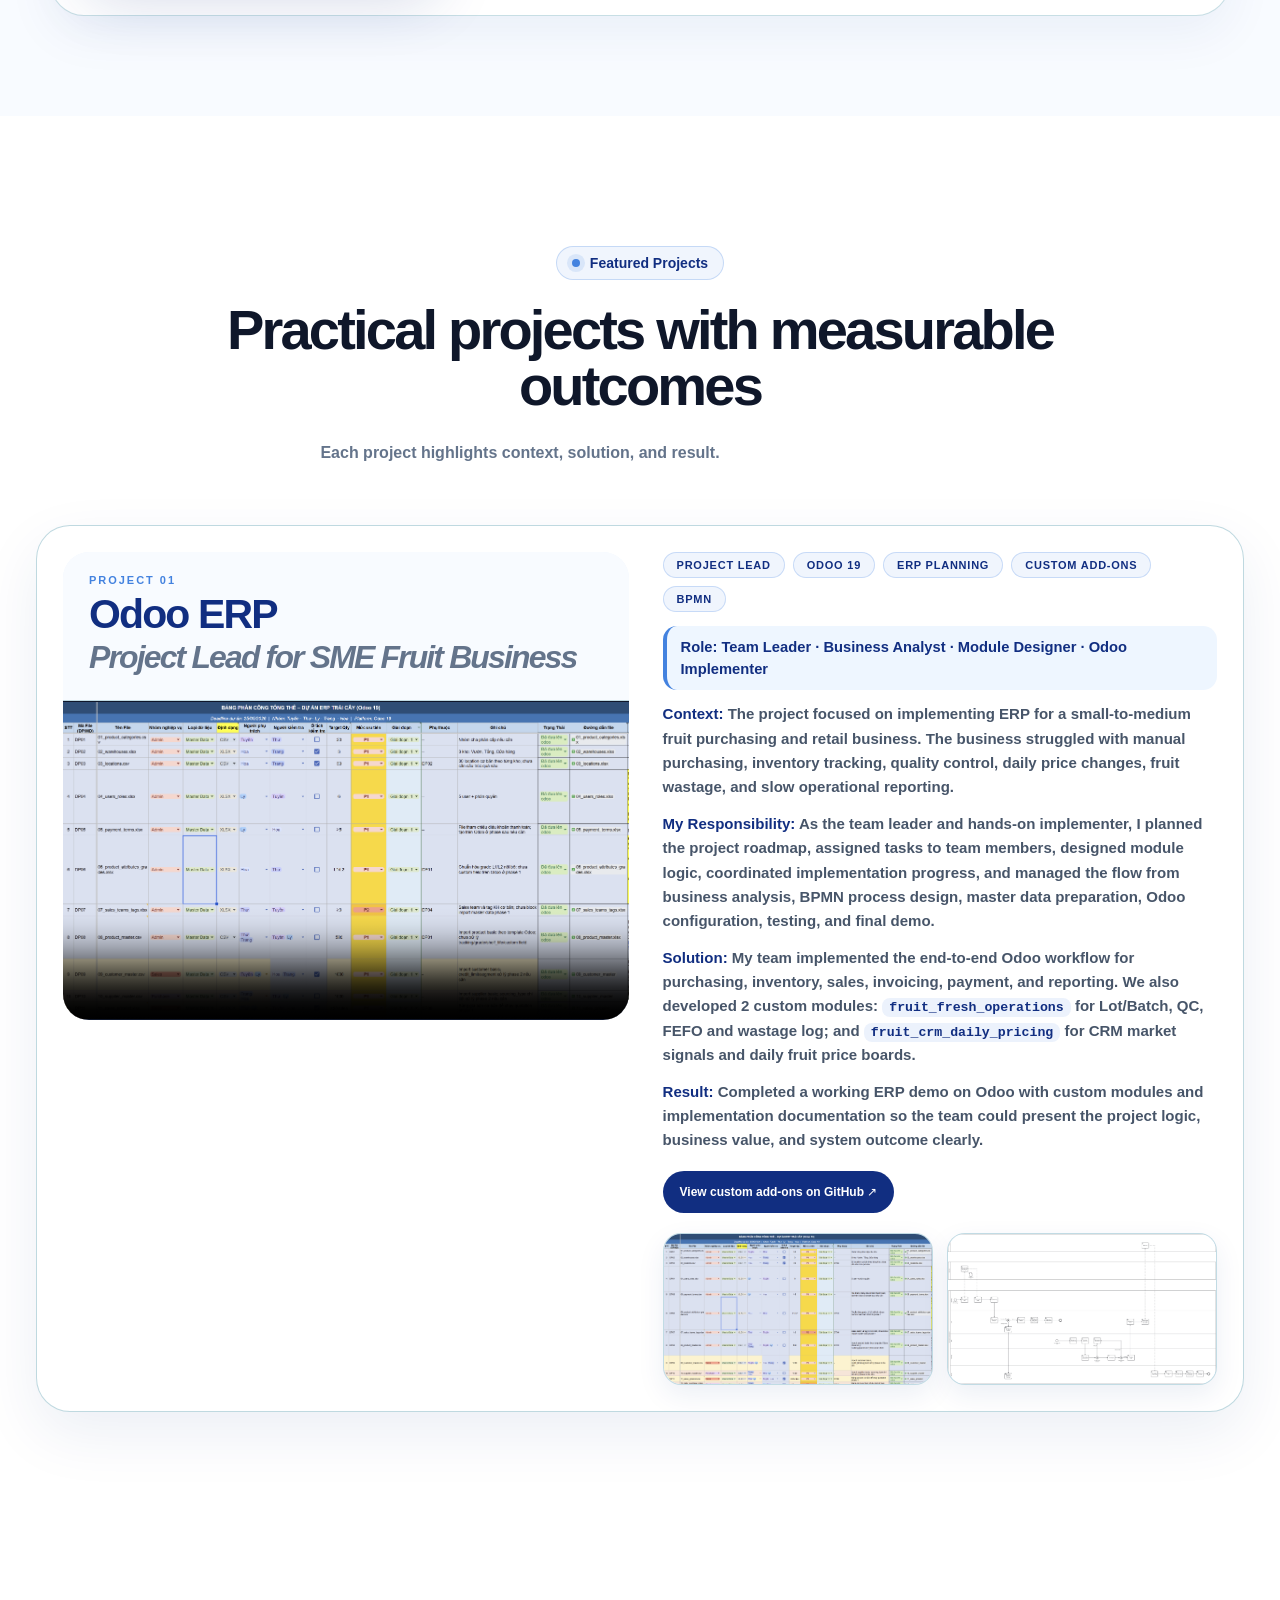
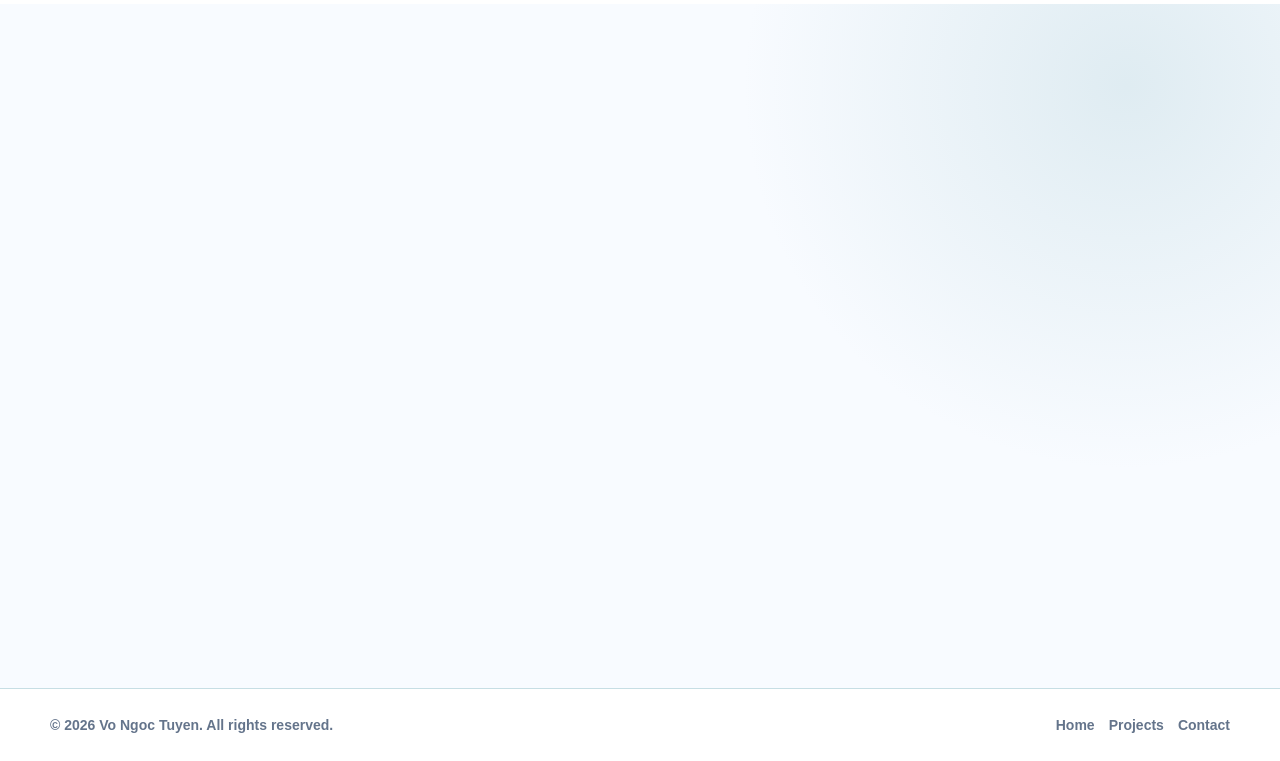
==== commit 6168663d: "Merge branch 'main' of https://github.com/TuyenVont/portfolio-2026" ====
--- a/index.html
+++ b/index.html
@@ -881,4 +881,4 @@
     });
   </script>
 </body>
-</html>+</html>
